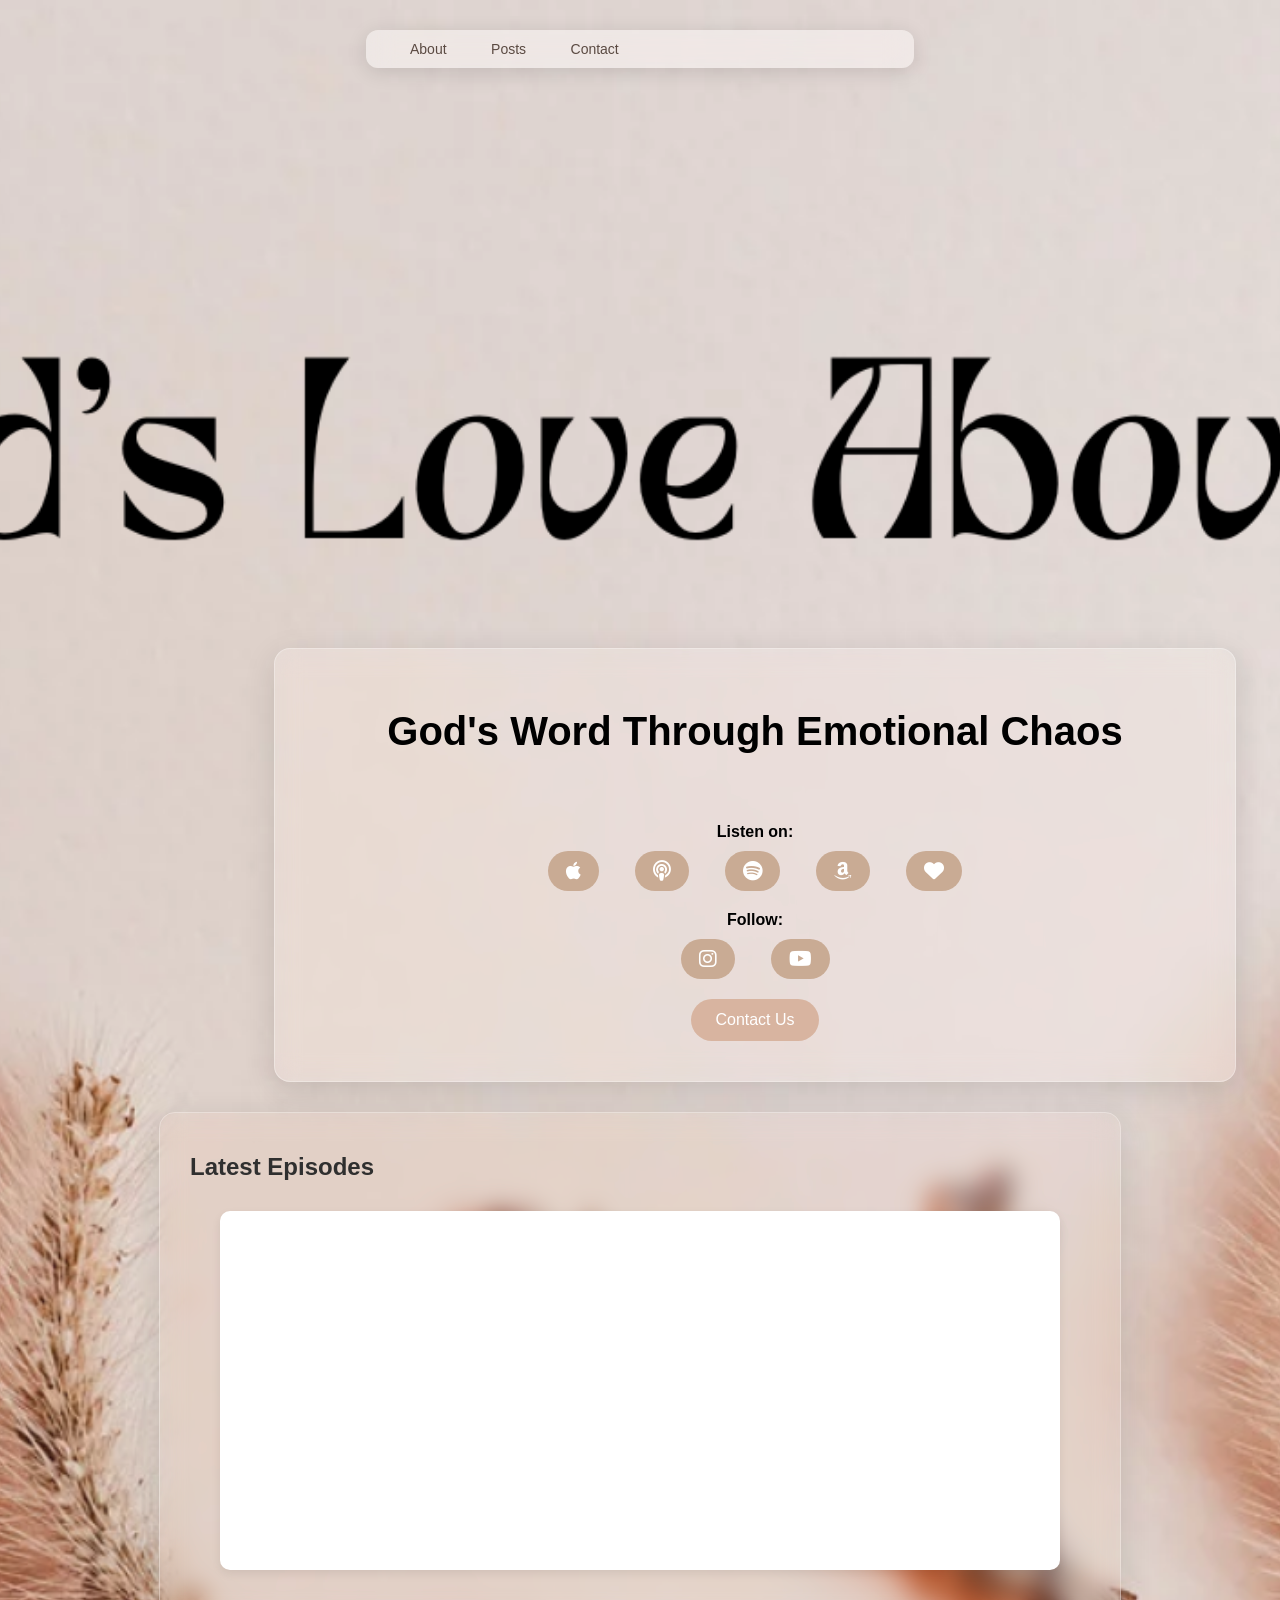
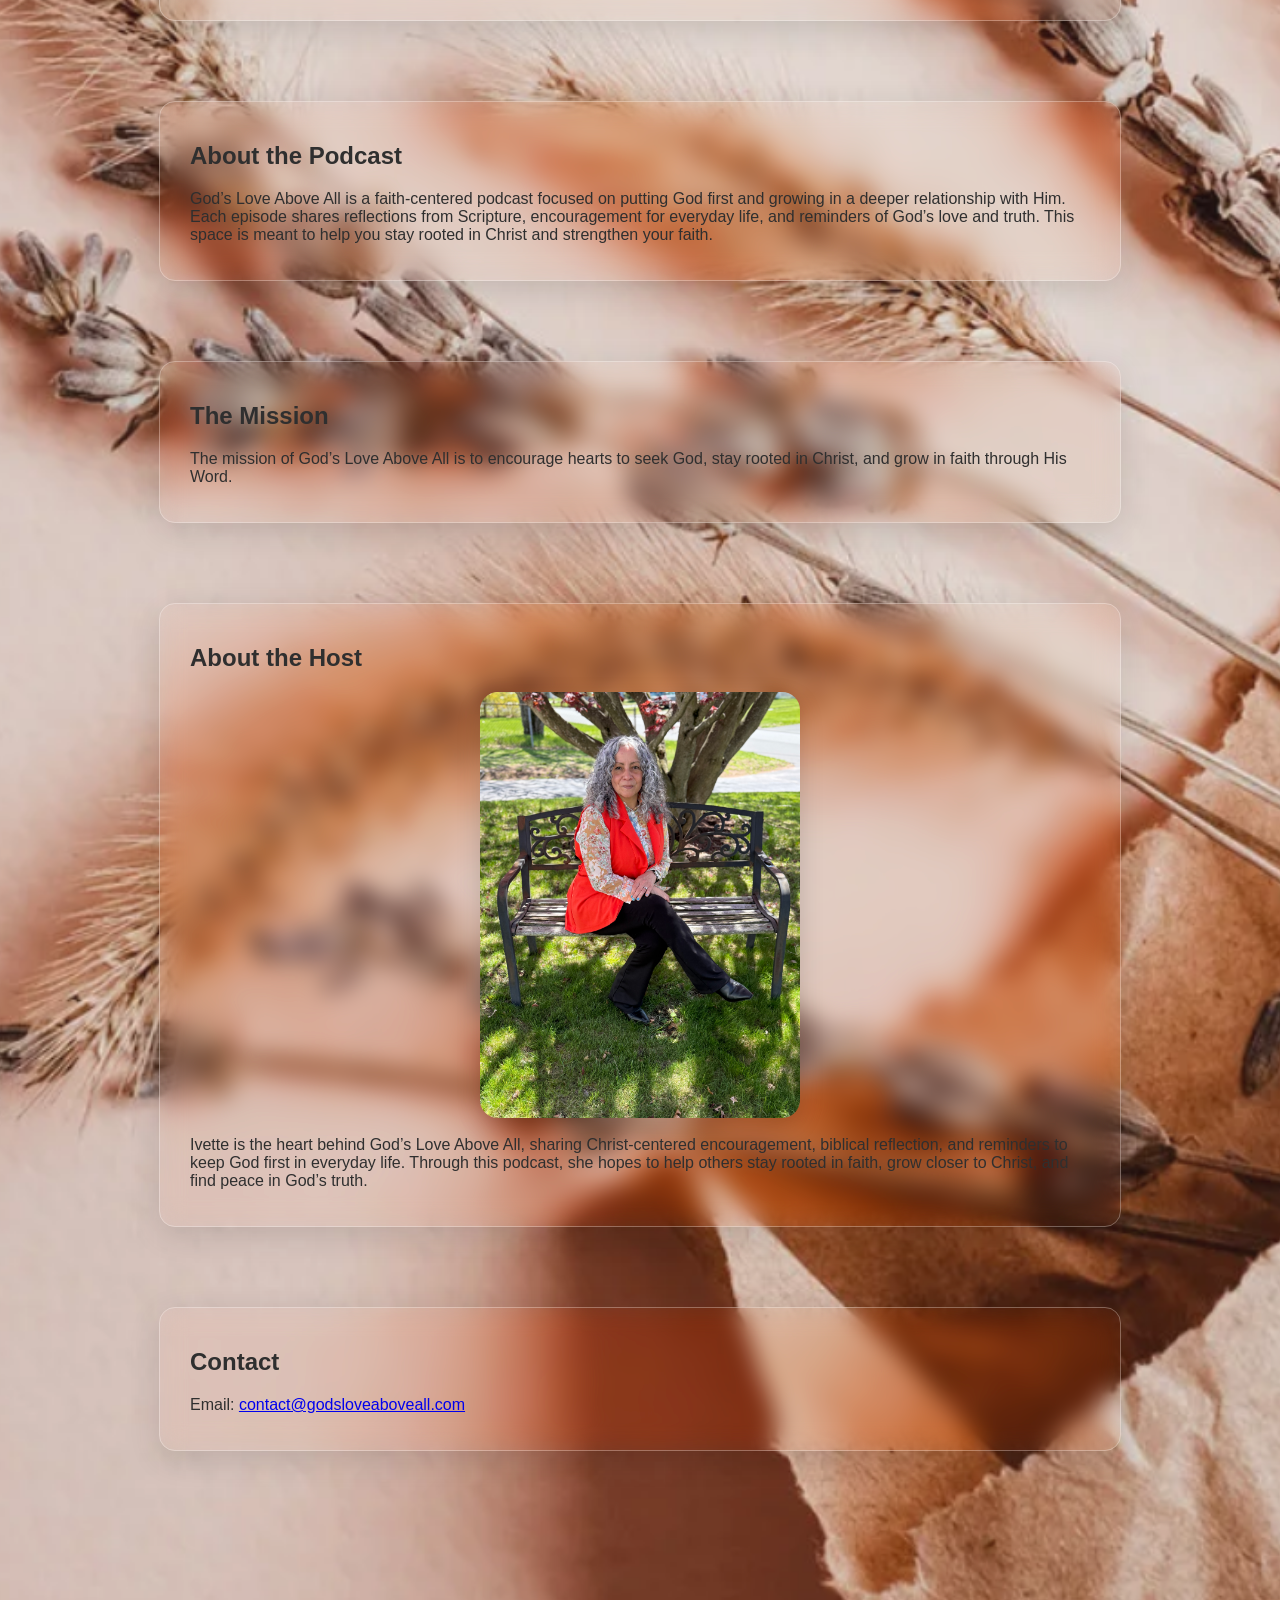
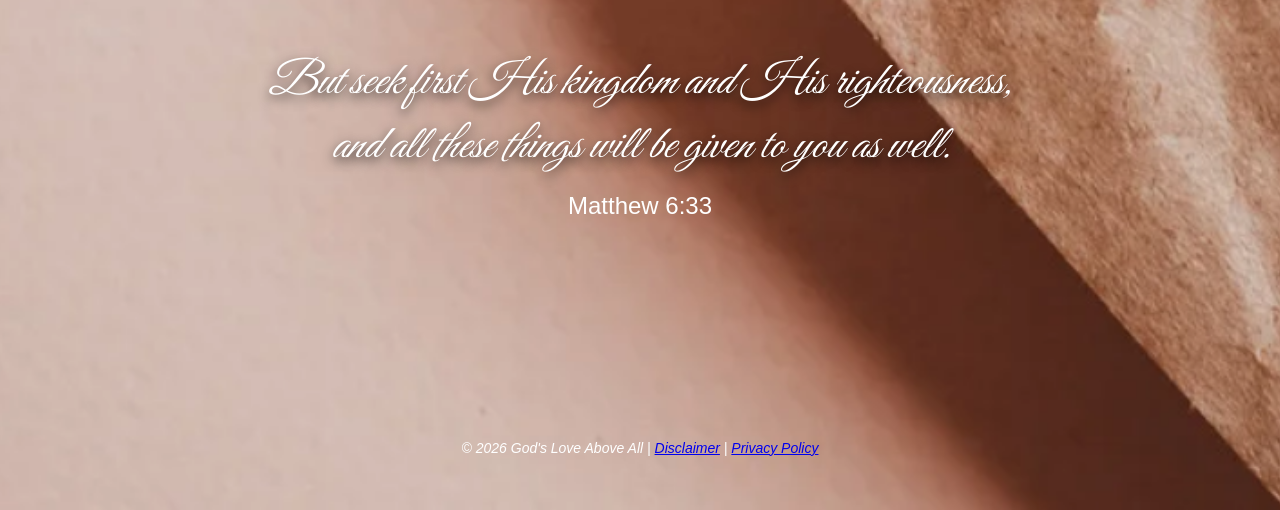
==== index.html @ 1bd36c10 "Add YouTube social icon and update follow section Added YouTube link to the Follow section and adjus" ====
<!DOCTYPE html>
<html lang="en">
<head>
  <!-- Google tag (gtag.js) -->
<script async src="https://www.googletagmanager.com/gtag/js?id=G-HRJC5FQG7M"></script>
<script>
  window.dataLayer = window.dataLayer || [];
  function gtag(){dataLayer.push(arguments);}
  gtag('js', new Date());

  gtag('config', 'G-HRJC5FQG7M');
</script>
<meta charset="UTF-8">
<meta name="viewport" content="width=device-width, initial-scale=1.0">
<title>God's Love Above All</title>
<link rel="stylesheet" href="style.css">
<link rel="stylesheet" href="https://cdnjs.cloudflare.com/ajax/libs/font-awesome/6.5.0/css/all.min.css">
<link href="https://fonts.googleapis.com/css2?family=Great+Vibes&display=swap" rel="stylesheet">
</head>

<body>

    <header>

        <div class="logo-area">
        </div>
        
        <nav>
        <a href="#about">About</a>
        <a href="index.html#episodes-section">Posts</a>                        <a href="mailto:contact@godsloveaboveall.com">Contact</a>        </nav>
        
        </header>

        <div class="top-two-sections"> 
          <section id="devotionals">
            <h2><a href="devotionals.html">Devotionals &amp; Resources</a></h2>
            <p>Download the free devotional to help you reflect, reset, and take one step forward.</p>
                              </section>
    <section class="hero">   
                  <h2>God's Word Through Emotional Chaos</h2>
            <div class="listen-on">

                <p>Listen on:</p>
              
                <div class="platform-icons">

                    <a href="https://podcasts.apple.com/us/podcast/gods-love-above-all/id1883376237" target="_blank">
                        <i class="fa-brands fa-apple"></i>
                      </a>
                    
                    <a href="https://hellofw5.podbean.com/e/trailergods-love-above-all/" target="_blank">
                        <i class="fa-solid fa-podcast"></i>
                      </a>
                    
                    <a href="https://open.spotify.com/show/4cwq4dIFo6fKn4jEsIoV0Q" target="_blank">
                    <i class="fa-brands fa-spotify"></i>
                    <a href="https://music.amazon.com/podcasts/1dc043ef-85d8-442a-a1b0-2720efad68a0/god’s-love-above-all" target="_blank">
                      <i class="fa-brands fa-amazon"></i>
                  </a>
                  
                  <a href="https://www.iheart.com/podcast/1333-gods-love-above-all-326043954/" target="_blank">
                      <i class="fa-solid fa-heart"></i>
                  </a>
                    </div>
                    
              
                <p class="follow-text">Follow:</p>
              
                <div class="social-icons">
                    <a href="https://www.instagram.com/godsloveaboveall_/" target="_blank">
                        <i class="fa-brands fa-instagram"></i>
                        </a>              
                        <a href="https://www.youtube.com/@GodsLoveAboveAll-f8w" target="_blank">
                          <div>
                            <i class="fa-brands fa-youtube"></i>                          
                          </div>
                        </a>
                      </div>
                        <a href="mailto:contact@godsloveaboveall.com" class="contact-button">Contact Us</a>            
            </section>
          </section>


          
        </section>
      </div>
      <section id="episodes-section">
                              <h2>Latest Episodes</h2>
            
                    <div class="podcast-player">
                        <iframe title="God’s Love Above All"
                          allowtransparency="true"
                          height="315"
                          width="100%"
                          style="border: none; min-width: min(100%, 430px); height:315px;"
                          scrolling="no"
                          data-name="pb-iframe-player"
                          src="https://www.podbean.com/player-v2/?i=mju8r-14e6047-pbblog-playlist&share=1&download=1&fonts=Arial&skin=1&font-color=auto&rtl=0&logo_link=episode_page&btn-skin=7&size=315"
                          loading="lazy"
                          allowfullscreen="">
                        </iframe>
                      </div>
            
            </section>
<section id="about">
<h2>About the Podcast </h2>
<p>
     God’s Love Above All is a faith-centered podcast focused on putting God first and growing in a deeper relationship with Him. Each episode shares reflections from Scripture, encouragement for everyday life, and reminders of God’s love and truth. This space is meant to help you stay rooted in Christ and strengthen your faith.
</p>
</section>







<section id="mission">
    <h2>The Mission</h2>
    <p>The mission of God’s Love Above All is to encourage hearts to seek God, stay rooted in Christ, and grow in faith through His Word.</p>
    </section>
<section id="host">
    <h2>About the Host</h2>
    <img src="host-photo.jpg" alt="Photo of the host" class="host-photo">
    <p>Ivette is the heart behind God’s Love Above All, sharing Christ-centered encouragement, biblical reflection, and reminders to keep God first in everyday life. Through this podcast, she hopes to help others stay rooted in faith, grow closer to Christ, and find peace in God’s truth.</p>
  </section>



  

  <section id="contact">
<h2>Contact</h2>
<p>Email: <a href="mailto:contact@godsloveaboveall.com">contact@godsloveaboveall.com</a></p>
</section>

<footer>
</footer>
<div class="footer-verse">
  <p class="verse">
      But seek first His kingdom and His righteousness, and all these things will be given to you as well.
  </p>
  <p class="verse-ref">Matthew 6:33</p>
  <p class="footer-copy" style="margin-top: 180px;">© 2026 God's Love Above All | <a href="disclaimer.html">Disclaimer</a> | <a href="privacy.html">Privacy Policy</a></p>
---- style.css ----
html {
    scroll-behavior: smooth;
    }body{
    font-family: Arial, sans-serif;
    margin:0;
    background: url("background.jpeg") no-repeat center top;
    background-size: cover;
    justify-content: space-between;
align-items:center;
padding:20px 40px;
}
    
    header h1{
    font-weight:500;
    } 
    header {
      position: sticky;
      top: 0;
      z-index: 1000;
  
      padding: 10px 24px;  
      width: 100%;
max-width: 500px;
margin: 10px auto;
      background: rgba(255, 255, 255, 0.45);
      box-shadow: 0 4px 20px rgba(0,0,0,0.12);      
      backdrop-filter: blur(14px) saturate(140%);

      border-radius:12px;
      left: 50%;
      transform:translateX(-50%);
      -webkit-backdrop-filter: blur(14px) saturate(140%);
  
      


}  }
  }
  
}
nav {
  display: flex;
  justify-content: center;
  align-items: center;
}
nav a {
  margin: 0 20px;
  font-size: 14px;   /* ADD THIS LINE */
  font-weight: 500;
  text-decoration: none;
  color: #5a4a42;
      position: relative;
      transition: all 0.3s ease;  }
  
  /* underline animation */
  nav a::after {
      content: "";
      position: absolute;
      left: 0;
      bottom: -4px;
      width: 0%;
      height: 2px;
      background: #a98f78;
      transition: width 0.3s ease;
  }
  
  nav a:hover {
    color: #000;
    transform: translateY(-2px);
}
  
  nav a:hover::after {
      width: 100%;
  }
    
    .hero {
      margin-top: 700px;
      position: relative;
      top: 0;
      background: rgba(255, 255, 255, 0.22);
      backdrop-filter: blur(12px) saturate(140%);
      -webkit-backdrop-filter: blur(12px) saturate(140%);
      border: 1px solid rgba(255, 255, 255, 0.3);
      border-radius: 16px;      display: flex;
      flex-direction: column;
      justify-content: flex-start;
      align-items: flex-start;
      text-align: left;
      padding: 20px 20px 40px;
      color: black;
        }
      
      .verse-ref {
        font-size: 50px;
        margin-bottom: 20px;
        color: #8a7a72;
      }
    .hero h2{
    font-size:40px;
    margin-top: 40px;
    }
    
    .hero .contact-button{
        margin-top:20px;
        padding:12px 24px;
        background:#d8b4a0;
        color:white;
        border-radius:25px;
        text-decoration:none;
        display:inline-block;
        }
    
        section {
          padding: 20px 30px;
          max-width: 900px;
          margin: auto;
          color: #2f2f2f;
      background: transparent;
          border-top: 1px solid rgba(255,255,255,0.6);          
          backdrop-filter: blur(12px) saturate(140%);
          -webkit-backdrop-filter: blur(12px) saturate(140%);
      
          border-radius: 16px;
          border: 1px solid rgba(255, 255, 255, 0.3);
      
          box-shadow: 0 8px 32px rgba(0,0,0,0.12);
      
          transition: all 0.3s ease;
      }
      #devotionals {
        background: transparent;
        border: none;
        box-shadow: none;
        backdrop-filter: none;
        -webkit-backdrop-filter: none;
      }
      #devotionals {
        background: transparent;
      }
      
      section:hover {
          transform: translateY(-5px) scale(1.01);
          background: rgba(255, 255, 255, 0.45);
          box-shadow: 0 12px 40px rgba(0,0,0,0.18);
      }
      }
      
      section:hover {
          transform: translateY(-4px);
          box-shadow: 0 10px 25px rgba(0,0,0,0.15);
          background: rgba(255, 255, 255, 0.68);
      }
      }
    
    .card{
      background: rgba(255, 255, 255, 0.7);    padding:20px;
    margin:20px 0;
    border-radius:10px;
    }
    
    .footer-verse {
      text-align: center;
      padding: 120px 20px 60px;
    
      color: #2f2f2f;        /* softer dark */
      font-size: 22px;
      font-style: italic;
    
      max-width: 800px;
      margin: 0 auto;
    }
  
    .logo-area{
        display:flex;
        align-items:center;
        gap:10px;
        }
        
        .logo-area img{
            width:220px;
            height:auto;
            object-fit:contain;
            }
            .listen-links{
                margin-top:20px;
                }
                
                .listen-links a{
                display:inline-block;
                margin:10px;
                padding:10px 18px;
                background:#d8b4a0;
                color:white;
                text-decoration:none;
                border-radius:20px;
                font-size:14px;
                }
                .podcast-player{
                    max-width:800px;
                    margin:30px auto;
                }
                #episodes{
                    text-align:center;
                    padding:60px 20px;
                }
                
                .podcast-player{
                    max-width:800px;
                    margin:30px auto;
                }
                #episodes{
                    text-align:center;
                    padding:60px 20px;
                }
                
                .podcast-player{
                    max-width:800px;
                    margin:30px auto;
                }
                .listen-on{
                    text-align:center;
                    margin-top:20px;
                }
                
                .listen-on p{
                    font-weight:600;
                    margin-bottom:10px;
                }
                
                .platform-icons{
                    display:flex;
                    justify-content:center;
                    gap:20px;
                }
                
                .platform-icons a{
                    background:#c9ab94;
                    color:white;
                    padding:10px 18px;
                    border-radius:25px;
                    text-decoration:none;
                    font-size:14px;
                }
                
                .platform-icons a:hover{
                    opacity:0.8;
                }
                
                .follow-text{
                    margin-top:20px;
                }
                
                .social-icons{
                    display:flex;
                    justify-content:center;
                    gap:20px;
                }
                
                .social-icons a{
                    background:#c9ab94;
                    color:white;
                    padding:10px 18px;
                    border-radius:25px;
                    text-decoration:none;
                    font-size:14px;
                }
                .platform-icons i,
.social-icons i {
font-size: 20px;
}
.platform-icons a,
.social-icons a {
margin: 0 8px;
}
.platform-icons a:hover {
  transform: scale(1.15);
  box-shadow: 0 6px 15px rgba(0,0,0,0.2);
}

/* Apple */
.platform-icons a:nth-child(1):hover {
  background: #000;
}

/* Podcast */
.platform-icons a:nth-child(2):hover {
  background: #ff6600;
}
.social-icons a:nth-child(2):hover {
  background: #ff0000;
}

/* Spotify */
.platform-icons a:nth-child(3):hover {
  background: #1db954;
}

/* Amazon */
.platform-icons a:nth-child(4):hover {
  background: #ff9900;
}

/* iHeart */
.platform-icons a:nth-child(5):hover {
  background: #e60023;
}
}
.contact-button:hover {
    transform: scale(1.05);
    transition: 0.2s;
    }
    #episodes {
        padding: 60px 20px;
        text-align: center;
        }
        
        .podcast-player {
        max-width: 800px;
        margin: 30px auto;
        }
        .podcast-player {
            background: white;
            padding: 20px;
            border-radius: 10px;
            box-shadow: 0 4px 10px rgba(0,0,0,0.08);
            }
            nav a:hover {
              color: #2f2f2f;
              text-decoration: underline;
          }
          
          .social-icons a:hover {
              transform: scale(1.15);
              box-shadow: 0 6px 15px rgba(0,0,0,0.2);
              background: #E1306C;
          }
          
          .contact-button:hover {
              transform: scale(1.05);
              background: #a98f78;
              box-shadow: 0 6px 15px rgba(0,0,0,0.2);
          }
#about h3 {
    margin-top: 30px;
  }
  #about p + h2 {
    margin-top: 35px;
  }
  #about h3 {
    margin-top: 40px;
    margin-bottom: 20px;
  }
  section {
    margin-bottom: 80px;
  }
  .hero * {
    text-align: center;
    margin-left: auto;
    margin-right: auto;
  }
   
    
    .verse-box {
      position: absolute;
      top: 15px;
      left: 50%;
      transform: translateX(-50%);
      text-align: center;
      width: 80%;
      max-width: 900px;
  
      background: rgba(0, 0, 0, 0.35);
      padding: 20px;
      border-radius: 12px;
      backdrop-filter: blur(4px);
  }
  
  footer-verse {
    text-align: center;
    padding: 40px 20px;
}

.verse {
  font-style: italic;
  font-family: 'Great Vibes', cursive;
  font-size: 46px;
  line-height: 1.4;
  max-width: 800px;
  margin: 0 auto;
  text-align: center;
  color: white;
  text-shadow: 0 4px 12px rgba(0,0,0,0.8);}  .verse-ref {
  margin-top: 12px;
  font-size: 24px;
  color: white;
  font-weight: 500;
  text-align: center;
  font-style: normal !important;}
  
  .footer-copy {
    position: relative;
    top: 40px;    font-size: 14px;
    color: white;
        text-align: center;
}
}
.platform-icons a {
  display: inline-block;
  margin: 10px;
  padding: 12px;
  background: #bfa68e;
  color: white;
  border-radius: 50%;
  transition: all 0.3s ease;
}

.platform-icons a:hover {
  transform: scale(1.15);
  background: #a98f78;
  box-shadow: 0 6px 15px rgba(0,0,0,0.2);
}
.hero {
  opacity: 0;
  transform: translateY(30px);
  animation: fadeInUp 1.2s ease-out forwards;}

@keyframes fadeInUp {
  to {
      opacity: 1;
      transform: translateY(0);
  }
}
.fade-in {
  opacity: 0;
  transform: translateY(30px);
  transition: all 0.8s ease;
}

.fade-in.show {
  opacity: 1;
  transform: translateY(0);
}
.verse-box {
  opacity: 0;
  transform: translate(-50%, 20px);
  animation: fadeVerse 1.5s ease-out forwards;
}

@keyframes fadeVerse {
  to {
      opacity: 1;
      transform: translate(-50%, 0);
  }
}
@media (max-width: 768px) {
  body {
    padding: 12px;
  }

  header {
    max-width: 260px;
    padding: 8px 16px;
  }

  .hero {
    margin-top: 120px;
    padding: 24px 20px;
  }

  .hero h1,
  .hero-title,
  h1 {
    font-size: 56px;
    line-height: 1;
  }

  section {
    padding: 18px 16px;
  }
}
.iheart-icon {
  background: transparent !important;
  padding: 0 !important;
  border-radius: 0 !important;
  width: auto !important;
  height: auto !important;
}
.iheart-icon img {
  width: 20px !important;
  height: 20px !important;
  display: block !important;
}
#prayer {
  text-align: center;
  padding: 70px 35px;
}

#prayer h2 {
  font-size: 32px;
  margin-bottom: 10px;
}

#prayer p {
  font-size: 18px;
  margin-bottom: 20px;
}

#prayer a {
  display: inline-block;
  text-decoration: none;
  padding: 12px 22px;
  border-radius: 8px;
  background-color: #b86b43;
  color: white;
  font-weight: bold;
}
#prayer a {
  display: inline-block;
  text-decoration: none;
  padding: 12px 22px;
  border-radius: 8px;
  background-color: #b86b43;
  color: white;
  font-weight: bold;
  transition: 0.3s ease;
}

#prayer a:hover {
  background-color: #6f341a;
}
  #prayer .prayer-disclaimer,
#prayer .prayer-note {
  font-size: 15px;
  line-height: 1.6;
  max-width: 700px;
  margin: 18px auto 0;
}

#prayer .prayer-note {
  margin-top: 18px;
}

#prayer a {
  display: inline-block;
  margin-top: 22px;
}
#privacy-link-box {
  max-width: 900px;
  margin: 30px auto;
  padding: 30px;
  text-align: center;
  background: rgba(255, 255, 255, 0.35);
  backdrop-filter: blur(10px);
  border: 1px solid rgba(255, 255, 255, 0.4);
  border-radius: 18px;
}

#privacy-link-box h2 {
  margin-bottom: 12px;
}

#privacy-link-box p {
  margin-bottom: 18px;
}

#privacy-link-box a {
  display: inline-block;
  text-decoration: none;
  padding: 12px 22px;
  border-radius: 8px;
  background-color: #b86b43;
  color: white;
  font-weight: bold;
}

#privacy-link-box a:hover {
  background-color: #6f341a;
}

#privacy-link-box {
  position: relative;
  overflow: hidden;
  max-width: 900px;
  margin: 30px auto;
  padding: 30px;
  text-align: center;
  background: rgba(255, 255, 255, 0.35);
  backdrop-filter: blur(10px);
  border: 1px solid rgba(255, 255, 255, 0.4);
  border-radius: 18px;
  box-shadow: 0 10px 25px rgba(0, 0, 0, 0.08);
  transition: transform 0.25s ease, box-shadow 0.25s ease;
}

#privacy-link-box:hover {
  transform: translateY(-3px);
  box-shadow: 0 16px 35px rgba(0, 0, 0, 0.14);
}

#privacy-link-box h2 {
  margin-bottom: 12px;
}

#privacy-link-box p {
  margin-bottom: 18px;
}

#privacy-link-box a {
  display: inline-block;
  text-decoration: none;
  padding: 12px 22px;
  border-radius: 8px;
  background-color: #b86b43;
  color: white;
  font-weight: bold;
  position: relative;
  z-index: 2;
}

#privacy-link-box a:hover {
  background-color: #6f341a;
}

#privacy-link-box::before,
#privacy-link-box::after {
  content: "";
  position: absolute;
  inset: 0;
  pointer-events: none;
  opacity: 0;
}

#privacy-link-box::before {
  inset: -2px;
  border-radius: 18px;
  background:
    repeating-linear-gradient(
      90deg,
      rgba(255,255,255,0.95) 0 70px,
      transparent 70px 140px
    ) top / 280px 3px repeat-x,
    repeating-linear-gradient(
      180deg,
      rgba(255,255,255,0.95) 0 70px,
      transparent 70px 140px
    ) right / 3px 280px repeat-y,
    repeating-linear-gradient(
      270deg,
      rgba(255,255,255,0.95) 0 70px,
      transparent 70px 140px
    ) bottom / 280px 3px repeat-x,
    repeating-linear-gradient(
      360deg,
      rgba(255,255,255,0.95) 0 70px,
      transparent 70px 140px
    ) left / 3px 280px repeat-y;
}

#privacy-link-box::after {
  inset: 10px;
  border-radius: 14px;
  background:
    repeating-linear-gradient(
      90deg,
      rgba(255,255,255,0.75) 0 70px,
      transparent 70px 140px
    ) top / 280px 2px repeat-x,
    repeating-linear-gradient(
      180deg,
      rgba(255,255,255,0.75) 0 70px,
      transparent 70px 140px
    ) right / 2px 280px repeat-y,
    repeating-linear-gradient(
      270deg,
      rgba(255,255,255,0.75) 0 70px,
      transparent 70px 140px
    ) bottom / 280px 2px repeat-x,
    repeating-linear-gradient(
      360deg,
      rgba(255,255,255,0.75) 0 70px,
      transparent 70px 140px
    ) left / 2px 280px repeat-y;
}

#privacy-link-box:hover::before,
#privacy-link-box:hover::after {
  opacity: 1;
}

#privacy-link-box:hover::before {
  animation: dashFlow 4s linear infinite;
}

#privacy-link-box:hover::after {
  animation: dashFlow 4s linear infinite;
}

@keyframes dashFlow {
  0% {
    background-position:
      0 0,
      100% 0,
      0 100%,
      0 0;
  }
  100% {
    background-position:
      280px 0,
      100% 280px,
      -280px 100%,
      0 -280px;
  }
}

#devotionals h3 {
  margin-top: 10px;
  margin-bottom: 12px;
  font-size: 24px;
}

#devotionals p {
  margin-bottom: 14px;
}

#devotionals a {
  font-weight: bold;
}

.top-two-sections {
  display: grid;
  grid-template-columns: 330px 920px;
    column-gap: 24px;
  align-items: stretch;
  justify-content: start;
    max-width: 1400px;
margin: 580px auto 30px;     
   padding: 0 20px;
}

.top-two-sections #devotionals {
  width: 320px;
  max-width: 320px;
  margin: 99px 0 0 0;
        position: relative;
  left: -500px;
  z-index: 2;
  min-height: 200px;
}

.top-two-sections .hero {
  width: 100%;
  max-width: 980px;
  margin: 0;
  justify-self: start;
  position: relative;
left: -140px;
}
.devotional-links-section {
  max-width: 900px;
  margin: 120px auto 80px;
  text-align: center;
  padding: 0 20px;
}

.devotional-links-section h2 {
  font-size: 2rem;
  margin-bottom: 24px;
  color: #2f241f;
}

.devotional-links-card {
  background: rgba(255, 255, 255, 0.45);
  backdrop-filter: blur(8px);
  -webkit-backdrop-filter: blur(8px);
  border: 1px solid rgba(255, 255, 255, 0.35);
  border-radius: 20px;
  padding: 28px;
  display: flex;
  justify-content: center;
  gap: 18px;
  flex-wrap: wrap;
}

.devotional-links-card a {
  display: inline-block;
  background: #d6b8a3;
  color: white;
  text-decoration: none;
  padding: 12px 22px;
  border-radius: 999px;
  font-weight: 600;
  transition: transform 0.2s ease, opacity 0.2s ease;
}

.devotional-links-card a:hover {
  opacity: 0.9;
  transform: translateY(-2px);
}

#devotionals h2 a {
  color: #2f241f;
  text-decoration: none;
}

#devotionals h2 a:hover {
  text-decoration: underline;
}

.back-home-button {
  display: inline-block;
  margin-top: 22px;
  background: #d6b8a3;
  color: white;
  text-decoration: none;
  padding: 12px 22px;
  border-radius: 999px;
  font-weight: 600;
}

.back-home-button:hover {
  opacity: 0.9;
}

.devotionals-buttons {
  display: flex;
  flex-direction: column;
  gap: 14px;
  align-items: flex-start;
  margin-top: 18px;
}
.devotionals-buttons a {
  display: inline-block;
  background: #c79f84;
  color: white;
  text-decoration: none;
  padding: 14px 22px;
  border-radius: 999px;
  font-weight: 700;
  box-shadow: 0 8px 20px rgba(0, 0, 0, 0.12);
  transition: transform 0.2s ease, opacity 0.2s ease, box-shadow 0.2s ease;
}


.devotionals-buttons a:hover {
  opacity: 1;
  transform: translateY(-2px);
  box-shadow: 0 12px 24px rgba(0, 0, 0, 0.16);
}

.devotionals-page-content {
  display: flex;
  justify-content: center;
}

.devotionals-page-card {
  width: 100%;
  max-width: 900px;
  margin: 200px auto 0;
}

.host-photo {
  width: 100%;
  max-width: 320px;
  height: auto;
  display: block;
  margin: 14px auto 18px;
  border-radius: 18px;
  object-fit: cover;
  box-shadow: 0 8px 24px rgba(0, 0, 0, 0.16);
}
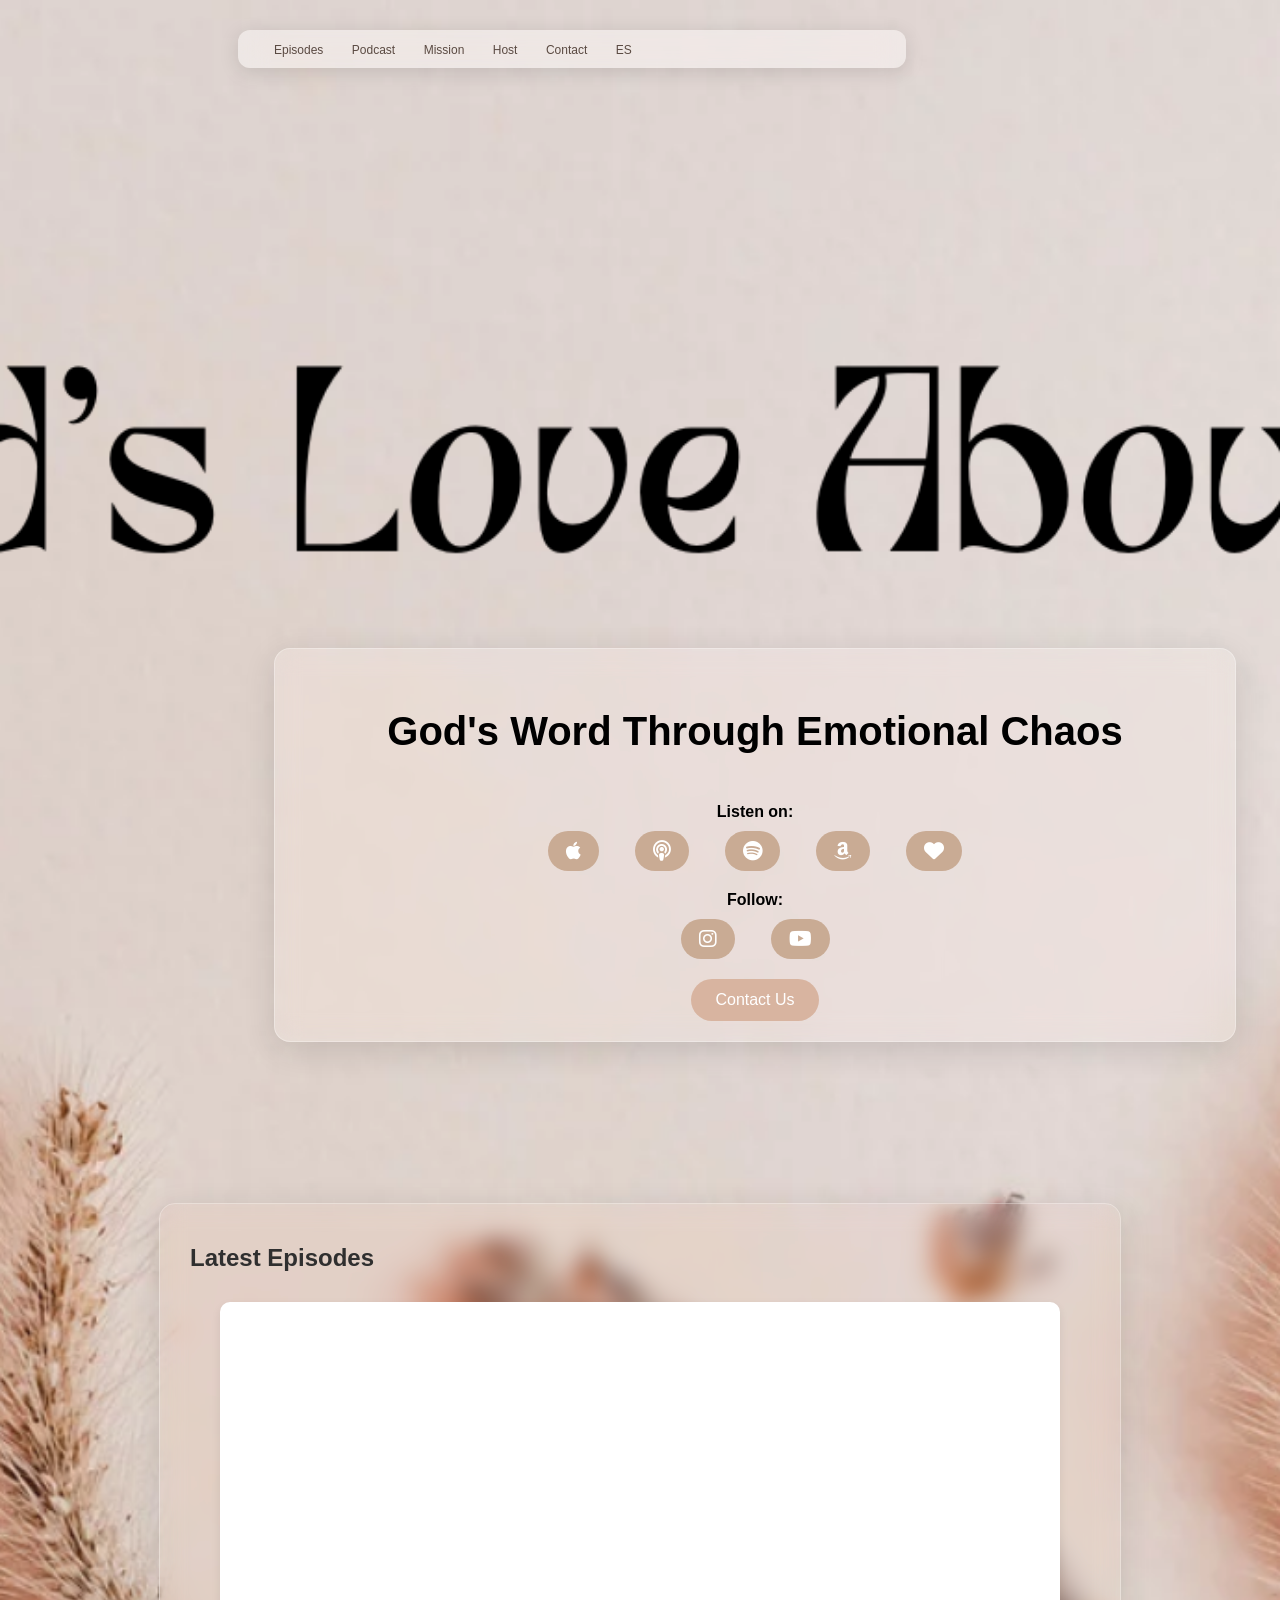
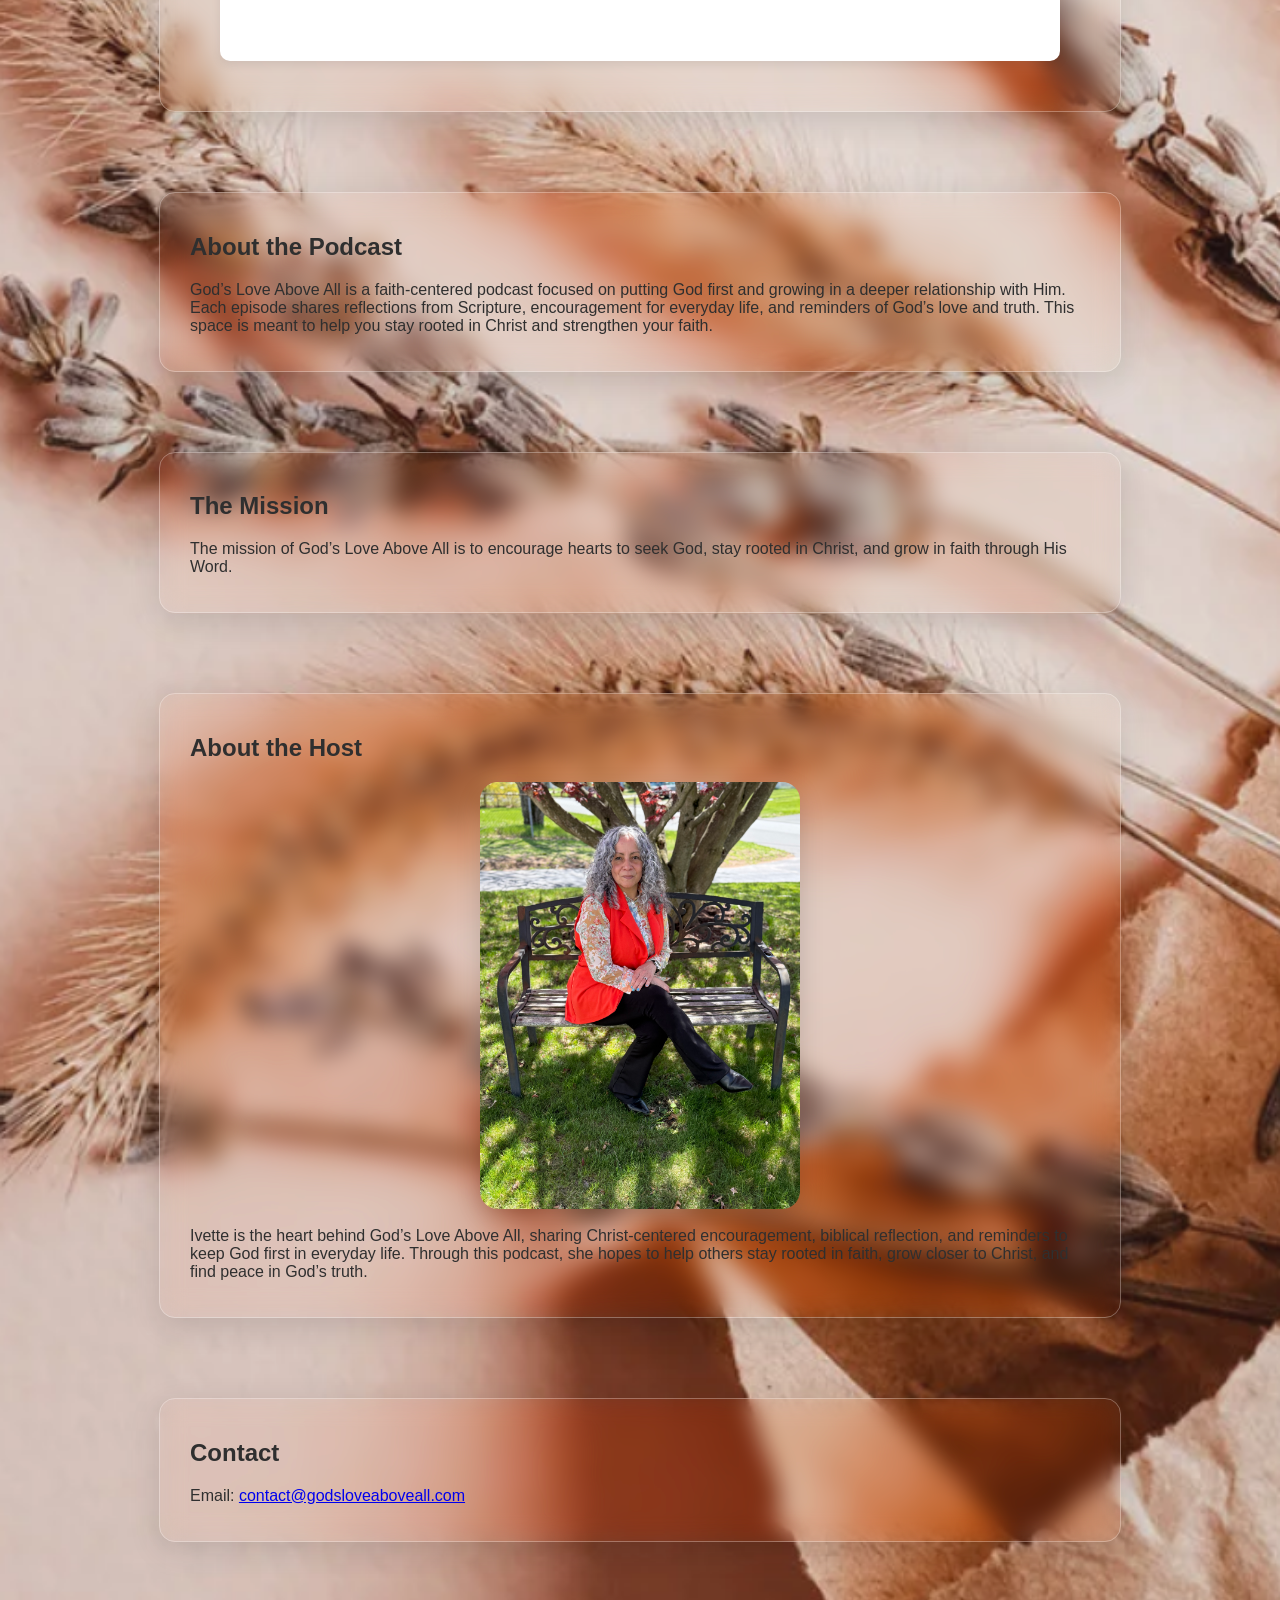
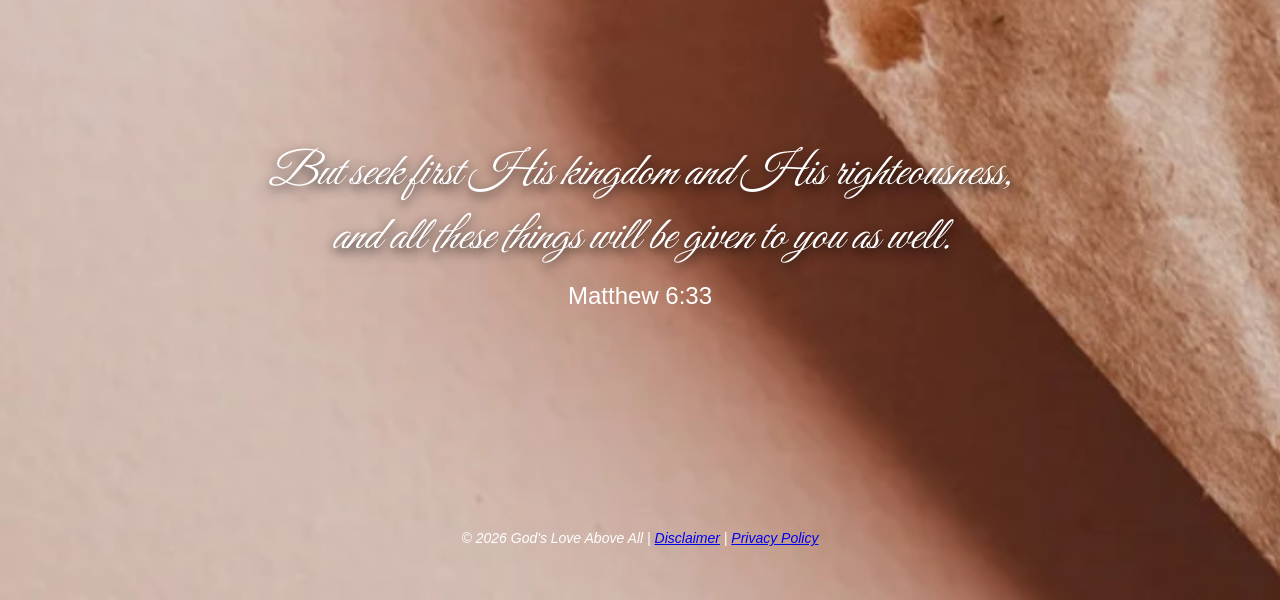
==== commit 7df26098: "Update newsletter page design and background images" ====
--- a/index.html
+++ b/index.html
@@ -26,8 +26,12 @@
         </div>
         
         <nav>
-        <a href="#about">About</a>
-        <a href="index.html#episodes-section">Posts</a>                        <a href="mailto:contact@godsloveaboveall.com">Contact</a>        </nav>
+          <a href="#episodes-section">Episodes</a>
+          <a href="#about">Podcast</a>
+          <a href="#mission">Mission</a>
+          <a href="#host">Host</a>
+          <a href="#contact">Contact</a>
+          <a href="es.html">ES</a>
         
         </header>
 
@@ -35,6 +39,11 @@
           <section id="devotionals">
             <h2><a href="devotionals.html">Devotionals &amp; Resources</a></h2>
             <p>Download the free devotional to help you reflect, reset, and take one step forward.</p>
+            <div class="newsletter-mini">
+              <h3>Join the Monthly Newsletter</h3>
+              <p>Encouragement, reflections, and resources to help you remain rooted in Christ and seek His presence daily.</p>
+              <a href="newsletter-page.html">Join the Newsletter →</a>
+            </div>
                               </section>
     <section class="hero">   
                   <h2>God's Word Through Emotional Chaos</h2>
--- a/style.css
+++ b/style.css
@@ -3,8 +3,7 @@
     }body{
     font-family: Arial, sans-serif;
     margin:0;
-    background: url("background.jpeg") no-repeat center top;
-    background-size: cover;
+    background: url("background.jpeg") no-repeat center top;    background-size: cover;
     justify-content: space-between;
 align-items:center;
 padding:20px 40px;
@@ -20,7 +19,7 @@
   
       padding: 10px 24px;  
       width: 100%;
-max-width: 500px;
+max-width: 620px;
 margin: 10px auto;
       background: rgba(255, 255, 255, 0.45);
       box-shadow: 0 4px 20px rgba(0,0,0,0.12);      
@@ -40,12 +39,13 @@
 }
 nav {
   display: flex;
+  flex-wrap: nowrap;  
   justify-content: center;
   align-items: center;
 }
 nav a {
-  margin: 0 20px;
-  font-size: 14px;   /* ADD THIS LINE */
+  margin: 4px 12px;  
+  font-size: 12px;   /* ADD THIS LINE */
   font-weight: 500;
   text-decoration: none;
   color: #5a4a42;
@@ -74,7 +74,8 @@
   }
     
     .hero {
-      margin-top: 700px;
+      margin-top: 600px;
+      height: fit-content;
       position: relative;
       top: 0;
       background: rgba(255, 255, 255, 0.22);
@@ -86,7 +87,7 @@
       justify-content: flex-start;
       align-items: flex-start;
       text-align: left;
-      padding: 20px 20px 40px;
+      padding: 20px;      
       color: black;
         }
       
@@ -210,8 +211,8 @@
                 }
                 #episodes{
                     text-align:center;
-                    padding:60px 20px;
-                }
+                    padding: 25px 20px;                
+                  }
                 
                 .podcast-player{
                     max-width:800px;
@@ -219,7 +220,7 @@
                 }
                 .listen-on{
                     text-align:center;
-                    margin-top:20px;
+                    margin-top:0px;
                 }
                 
                 .listen-on p{
@@ -463,7 +464,7 @@
   }
 
   .hero {
-    margin-top: 120px;
+    margin-top: 40px;
     padding: 24px 20px;
   }
 
@@ -867,4 +868,168 @@
   border-radius: 18px;
   object-fit: cover;
   box-shadow: 0 8px 24px rgba(0, 0, 0, 0.16);
+}
+
+.back-home {
+  display: inline-flex;
+  align-items: center;
+  gap: 8px;
+  padding: 8px 14px;
+  margin-bottom: 18px;
+  border-radius: 999px;
+  background: rgba(255, 255, 255, 0.55);
+  color: #7d5f6a;
+  font-size: 15px;
+  font-weight: 600;
+  letter-spacing: 0.2px;
+  text-decoration: none;
+  box-shadow: 0 4px 14px rgba(0, 0, 0, 0.08);
+  backdrop-filter: blur(10px);
+  -webkit-backdrop-filter: blur(10px);
+  transition: all 0.25s ease;
+}
+
+.back-home:hover {
+  transform: translateY(-1px);
+  background: rgba(255, 255, 255, 0.72);
+  box-shadow: 0 8px 18px rgba(0, 0, 0, 0.12);
+  color: #6f5260;
+  text-decoration: none;
+}
+
+.newsletter-mini {
+  margin-top: 200px;  
+  padding: 28px;
+  width: 260px;
+
+.newsletter-mini h3 {
+  font-size: 1.4rem;
+  margin-bottom: 12px;
+  color: #2d2d2d;
+}
+
+.newsletter-mini p {
+  font-size: 0.95rem;
+  line-height: 1.7;
+  margin-bottom: 14px;
+}
+
+.newsletter-mini a {
+  color: #8d5f3f;  
+  font-weight: 600;
+  text-decoration: none;
+  transition: 0.3s ease;
+}
+
+.newsletter-mini a:hover {
+  color: #8d5f3f;
+}
+
+.newsletter-page {
+  background: #f4eee8;
+  margin: 0;
+  padding: 30px 20px;
+  text-align: center;
+}
+
+.newsletter-page-content img {
+  max-width: 500px;
+  width: 100%;
+  border-radius: 12px;
+  box-shadow: 0 12px 30px rgba(0,0,0,0.15);
+}
+
+.back-home {
+  display: inline-block;
+  margin-bottom: 25px;
+  color: #8d5f3f;
+  text-decoration: none;
+  font-weight: 600;
+}
+.newsletter-page {
+  background: #f6f1ea;
+  min-height: 100vh;
+  padding: 40px 20px;
+  font-family: 'Georgia', serif;
+}
+
+.newsletter-signup-page {
+  max-width: 1100px;
+  margin: 0 auto;
+  background: #f8f4ee;
+  border-radius: 0;
+  overflow: hidden;
+  box-shadow: 0 10px 30px rgba(0,0,0,0.08);
+}
+
+.newsletter-hero {
+  display: grid;
+  grid-template-columns: 1.1fr 1fr;
+  align-items: center;
+  background: #f8f4ee;
+}
+
+.newsletter-hero-text {
+  padding: 80px 70px;
+}
+
+.script-text {
+  font-size: 72px;
+  font-family: cursive;
+  color: #4d5b3f;
+  margin-bottom: -10px;
+}
+
+.newsletter-signup-page h1 {
+  font-size: 92px;
+  line-height: 0.95;
+  color: #222;
+  margin-bottom: 30px;
+}
+
+.newsletter-intro {
+  font-size: 20px;
+  line-height: 1.8;
+  color: #444;
+  max-width: 500px;
+}
+
+.newsletter-hero-image img {
+  width: 100%;
+  height: 100%;
+  object-fit: cover;
+  display: block;
+}
+  margin: 20px auto;
+}
+
+.fake-newsletter-form input {
+  flex: 1;
+  padding: 16px;
+  border: 1px solid #888;
+}
+
+.fake-newsletter-form button {
+  padding: 16px 28px;
+  border: none;
+  background: #314631;
+  color: white;
+  cursor: pointer;
+}
+
+.newsletter-hero-image {
+  position: relative;
+  display: inline-block;
+}
+
+.image-join-button {
+  position: absolute;
+  bottom: 38px;
+  left: 50%;
+  transform: translateX(-50%);
+  width: 300px;
+  height: 70px;
+  background: transparent;
+  border: none;
+  cursor: pointer;
 }
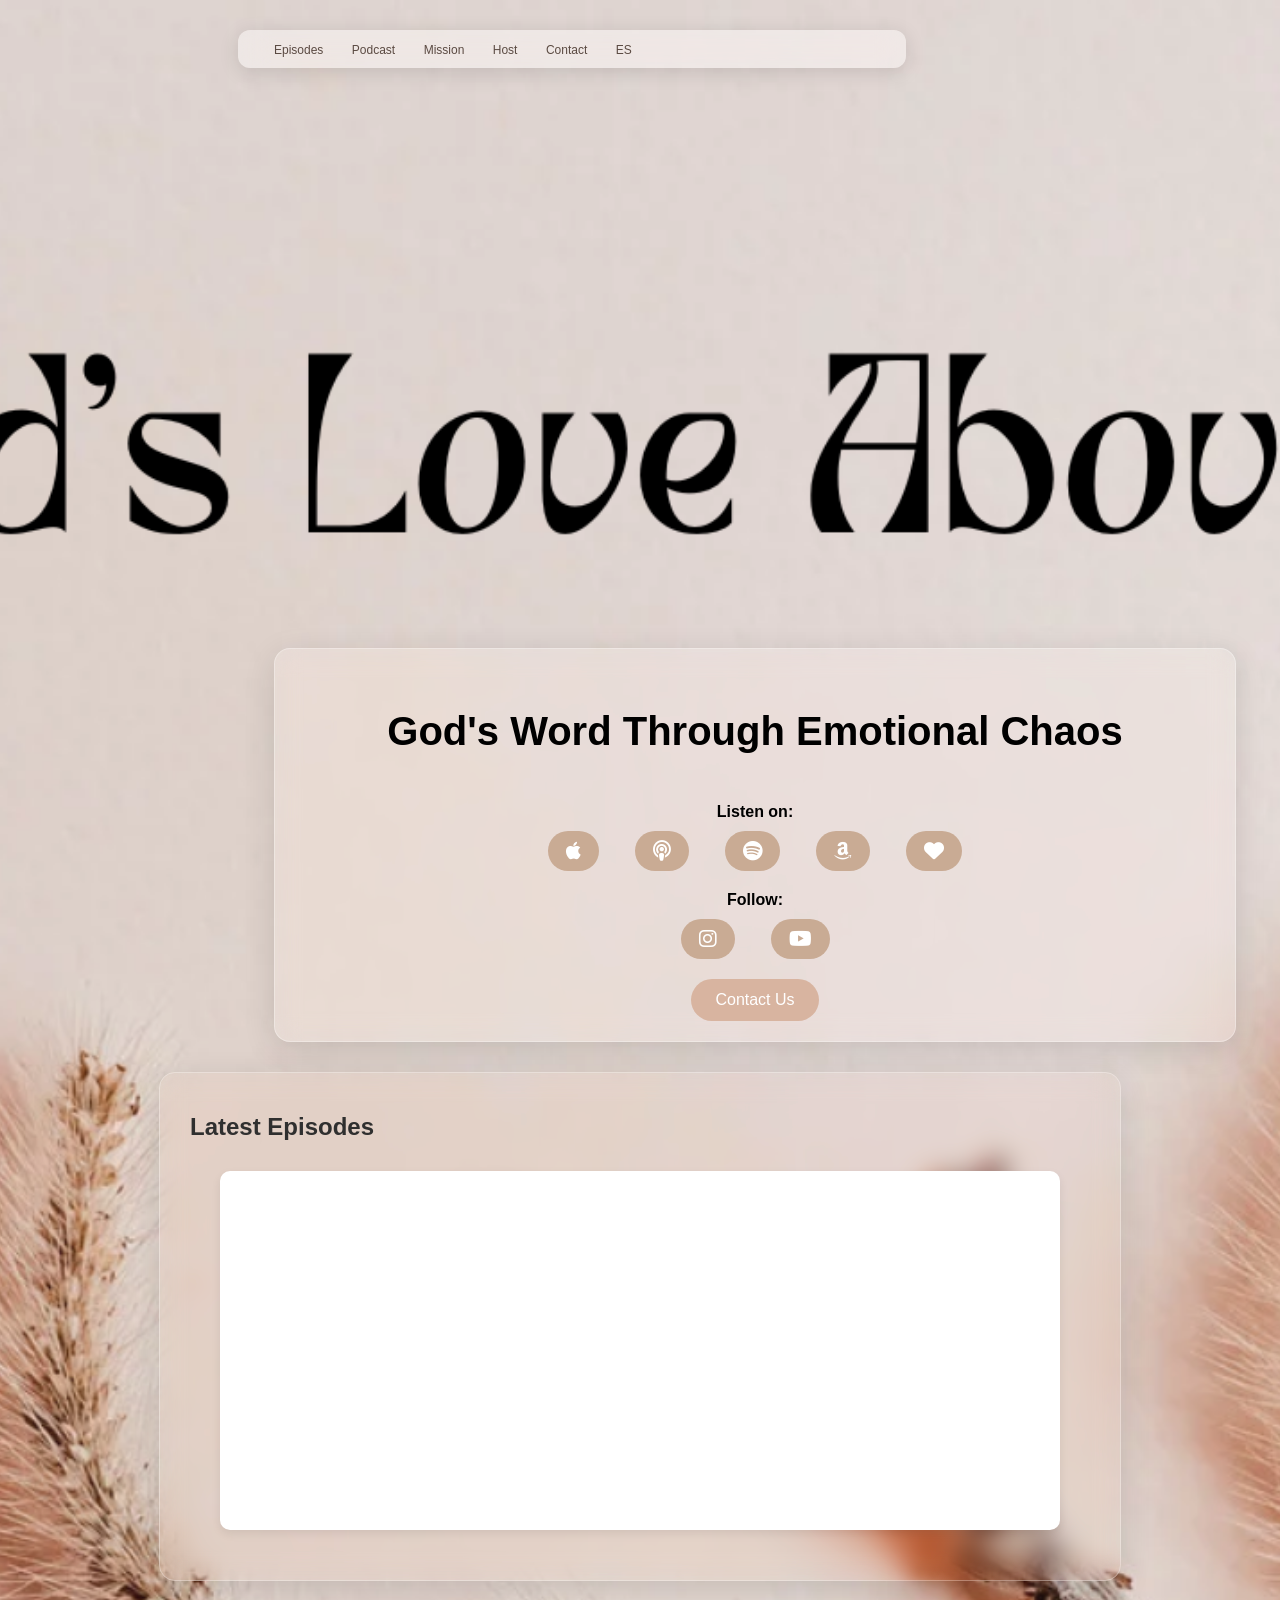
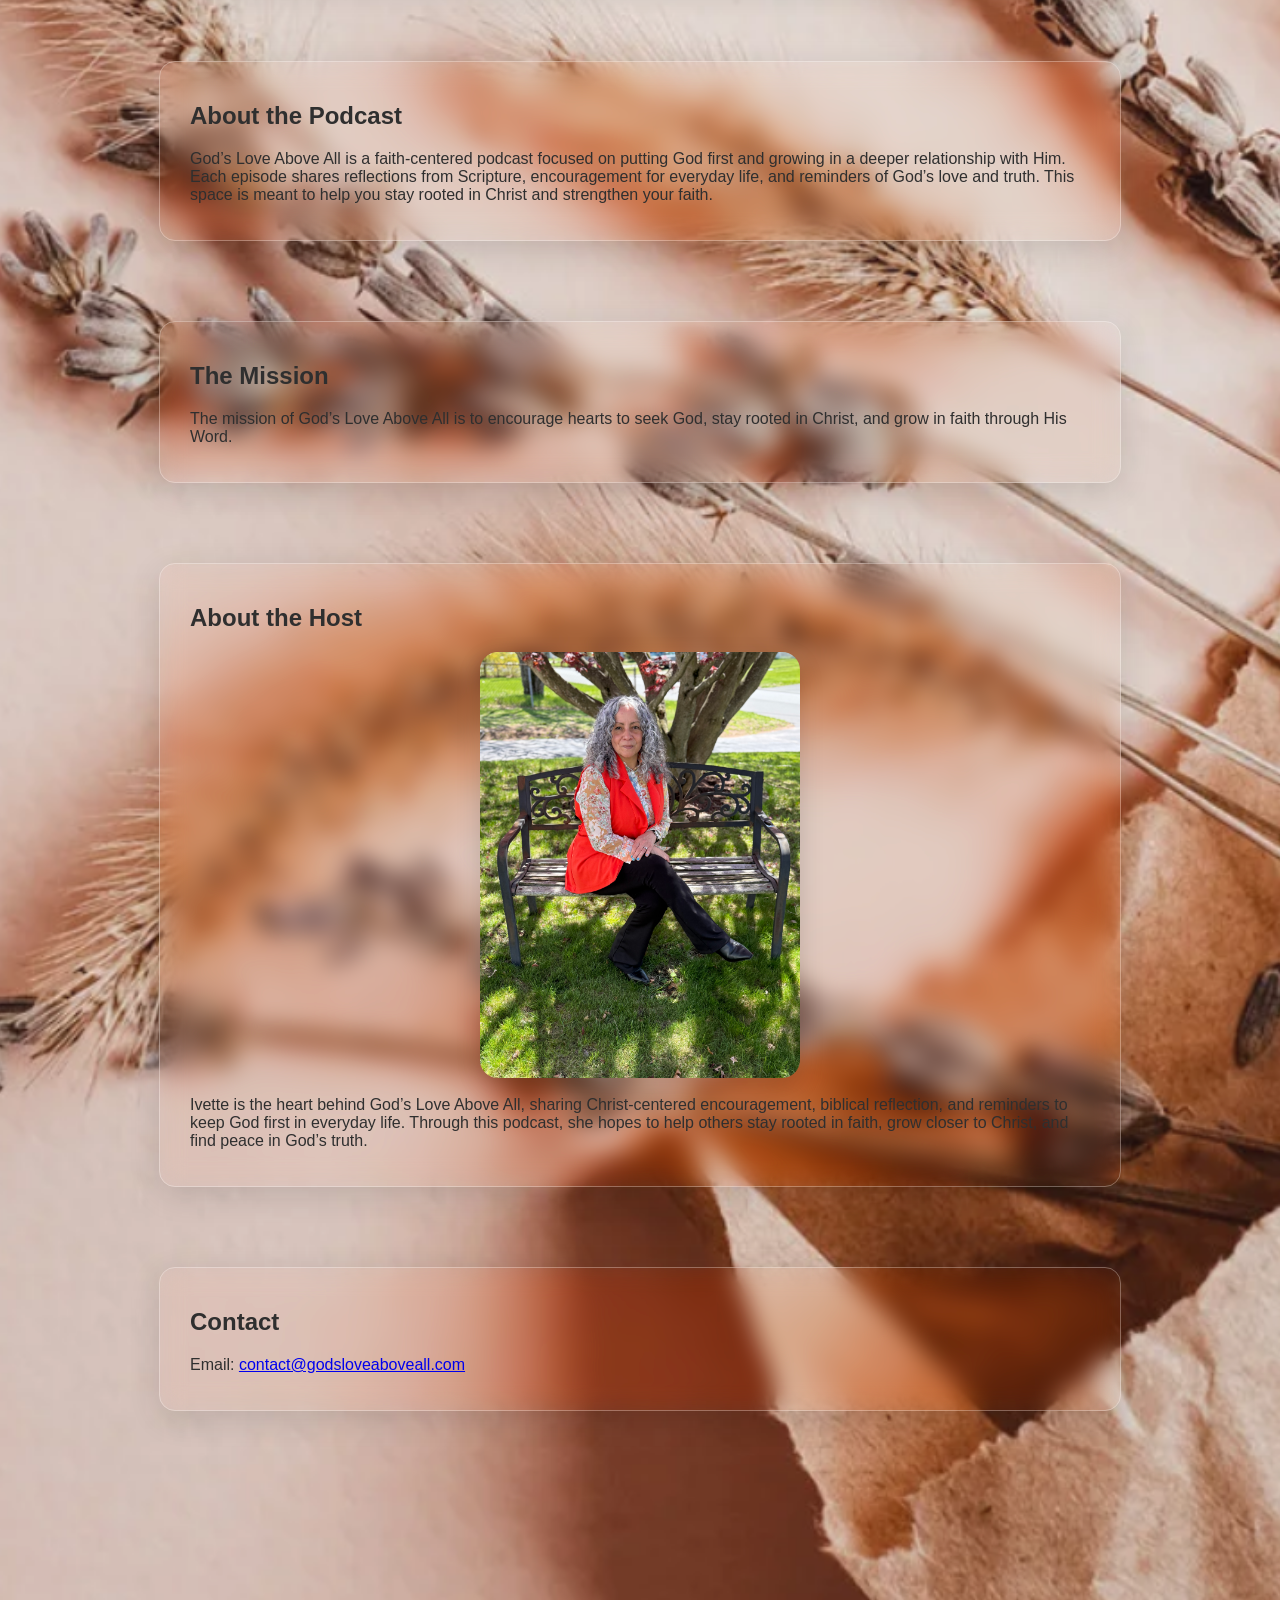
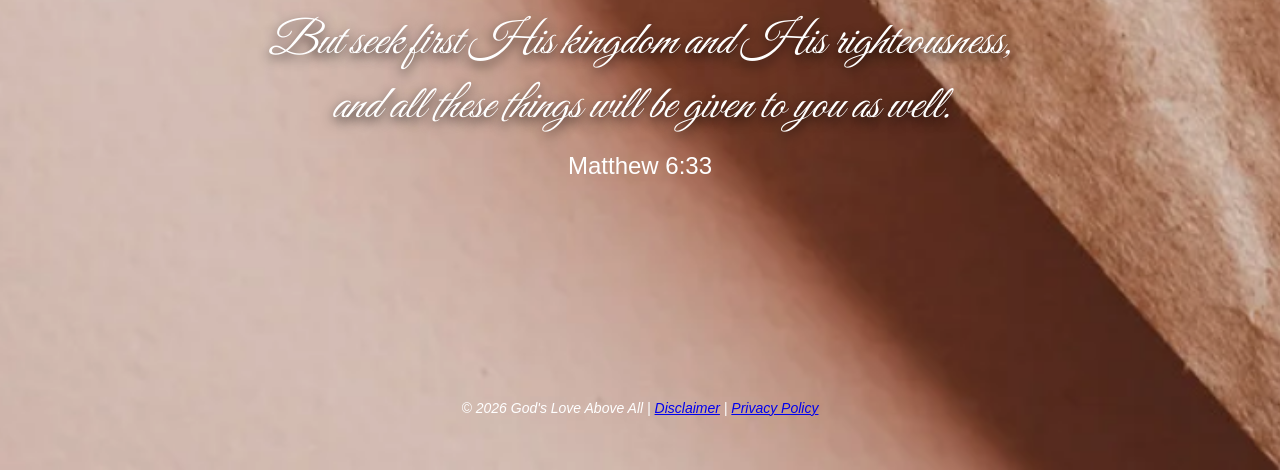
==== commit e9e4c1e2: "Remove newsletter section and unused styles" ====
--- a/index.html
+++ b/index.html
@@ -39,11 +39,7 @@
           <section id="devotionals">
             <h2><a href="devotionals.html">Devotionals &amp; Resources</a></h2>
             <p>Download the free devotional to help you reflect, reset, and take one step forward.</p>
-            <div class="newsletter-mini">
-              <h3>Join the Monthly Newsletter</h3>
-              <p>Encouragement, reflections, and resources to help you remain rooted in Christ and seek His presence daily.</p>
-              <a href="newsletter-page.html">Join the Newsletter →</a>
-            </div>
+
                               </section>
     <section class="hero">   
                   <h2>God's Word Through Emotional Chaos</h2>
--- a/style.css
+++ b/style.css
@@ -897,139 +897,12 @@
   text-decoration: none;
 }
 
-.newsletter-mini {
-  margin-top: 200px;  
-  padding: 28px;
-  width: 260px;
-
-.newsletter-mini h3 {
-  font-size: 1.4rem;
-  margin-bottom: 12px;
-  color: #2d2d2d;
-}
-
-.newsletter-mini p {
-  font-size: 0.95rem;
-  line-height: 1.7;
-  margin-bottom: 14px;
-}
-
-.newsletter-mini a {
-  color: #8d5f3f;  
-  font-weight: 600;
-  text-decoration: none;
-  transition: 0.3s ease;
-}
-
-.newsletter-mini a:hover {
-  color: #8d5f3f;
-}
-
-.newsletter-page {
-  background: #f4eee8;
-  margin: 0;
-  padding: 30px 20px;
-  text-align: center;
-}
-
-.newsletter-page-content img {
-  max-width: 500px;
-  width: 100%;
-  border-radius: 12px;
-  box-shadow: 0 12px 30px rgba(0,0,0,0.15);
-}
-
-.back-home {
-  display: inline-block;
-  margin-bottom: 25px;
-  color: #8d5f3f;
-  text-decoration: none;
-  font-weight: 600;
-}
-.newsletter-page {
-  background: #f6f1ea;
-  min-height: 100vh;
-  padding: 40px 20px;
-  font-family: 'Georgia', serif;
-}
-
-.newsletter-signup-page {
-  max-width: 1100px;
-  margin: 0 auto;
-  background: #f8f4ee;
-  border-radius: 0;
-  overflow: hidden;
-  box-shadow: 0 10px 30px rgba(0,0,0,0.08);
-}
-
-.newsletter-hero {
-  display: grid;
-  grid-template-columns: 1.1fr 1fr;
-  align-items: center;
-  background: #f8f4ee;
-}
-
-.newsletter-hero-text {
-  padding: 80px 70px;
-}
-
-.script-text {
-  font-size: 72px;
-  font-family: cursive;
-  color: #4d5b3f;
-  margin-bottom: -10px;
-}
-
-.newsletter-signup-page h1 {
-  font-size: 92px;
-  line-height: 0.95;
-  color: #222;
-  margin-bottom: 30px;
-}
-
-.newsletter-intro {
-  font-size: 20px;
-  line-height: 1.8;
-  color: #444;
-  max-width: 500px;
-}
-
-.newsletter-hero-image img {
-  width: 100%;
-  height: 100%;
-  object-fit: cover;
-  display: block;
-}
-  margin: 20px auto;
-}
-
-.fake-newsletter-form input {
-  flex: 1;
-  padding: 16px;
-  border: 1px solid #888;
-}
-
-.fake-newsletter-form button {
-  padding: 16px 28px;
-  border: none;
-  background: #314631;
-  color: white;
-  cursor: pointer;
-}
-
-.newsletter-hero-image {
-  position: relative;
-  display: inline-block;
-}
-
-.image-join-button {
-  position: absolute;
-  bottom: 38px;
-  left: 50%;
-  transform: translateX(-50%);
-  width: 300px;
-  height: 70px;
-  background: transparent;
-  border: none;
-  cursor: pointer;
-}+
+
+
+
+
+
+
+}
+
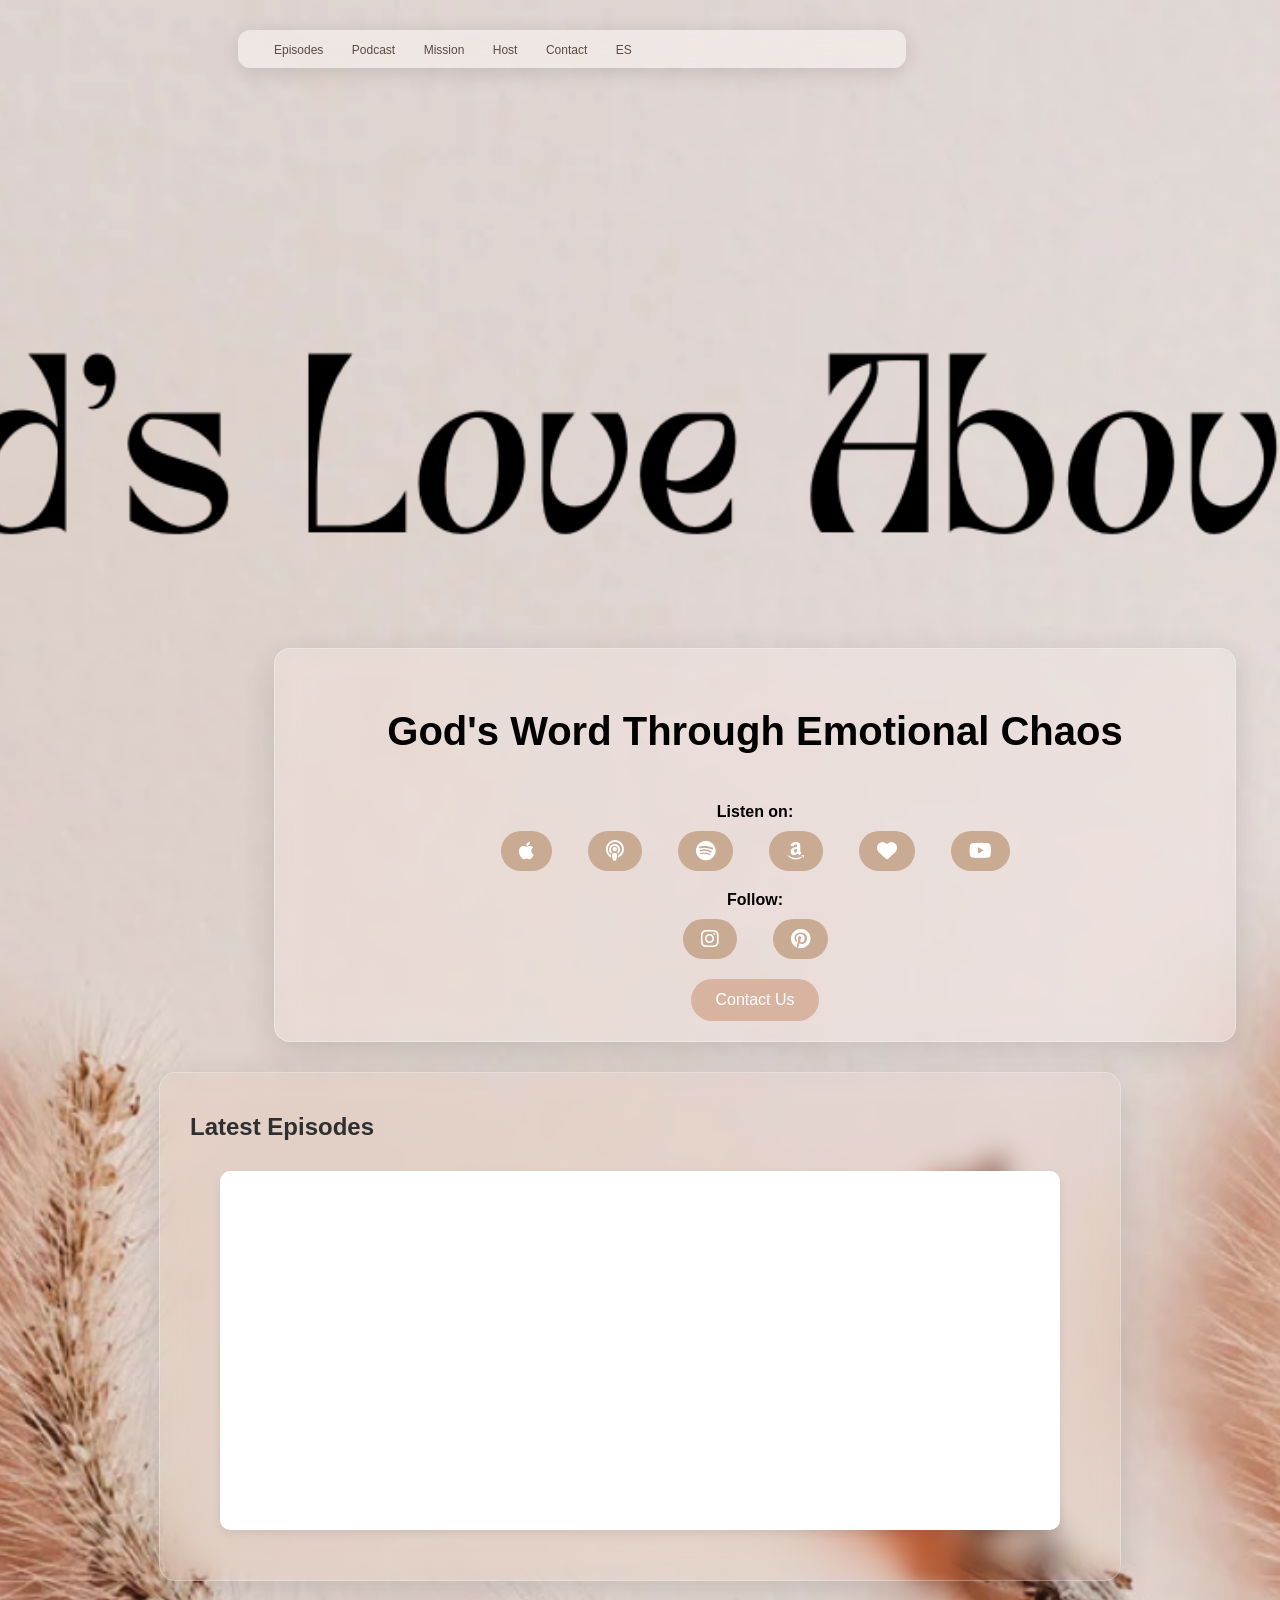
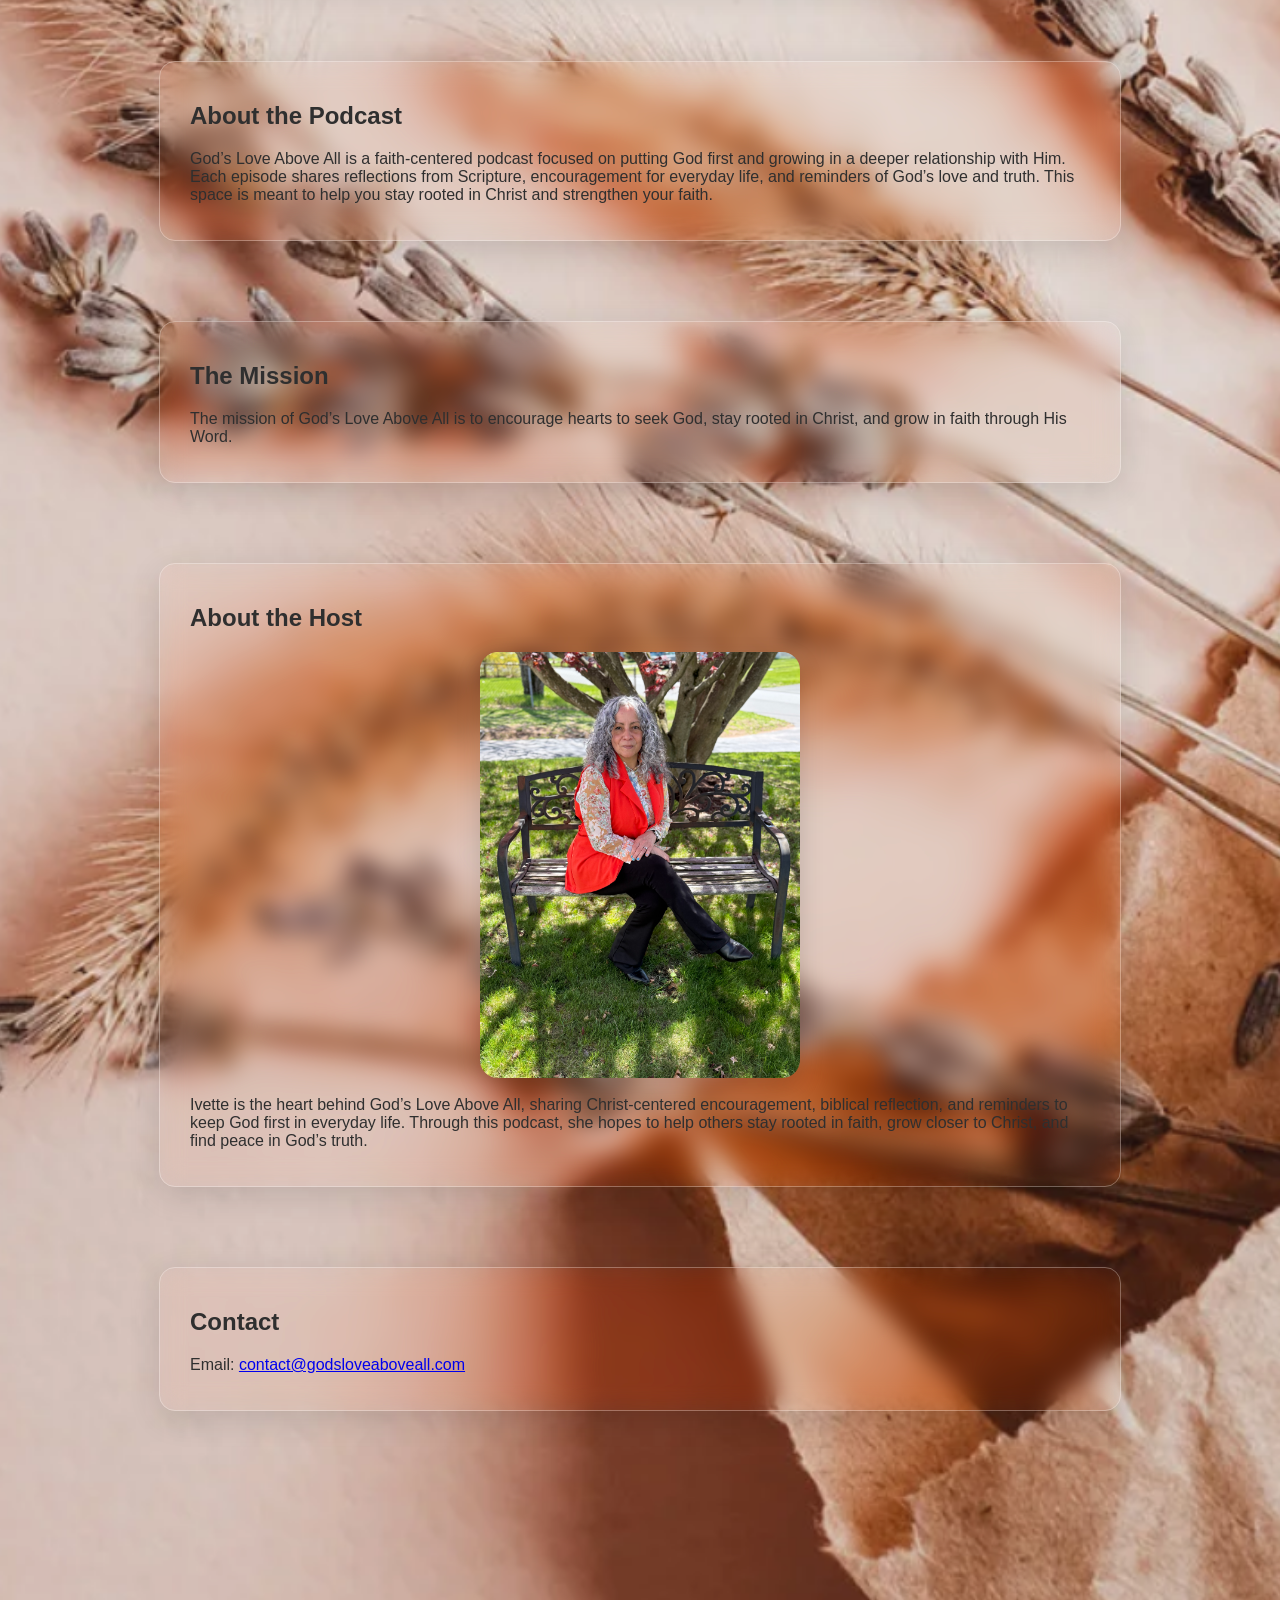
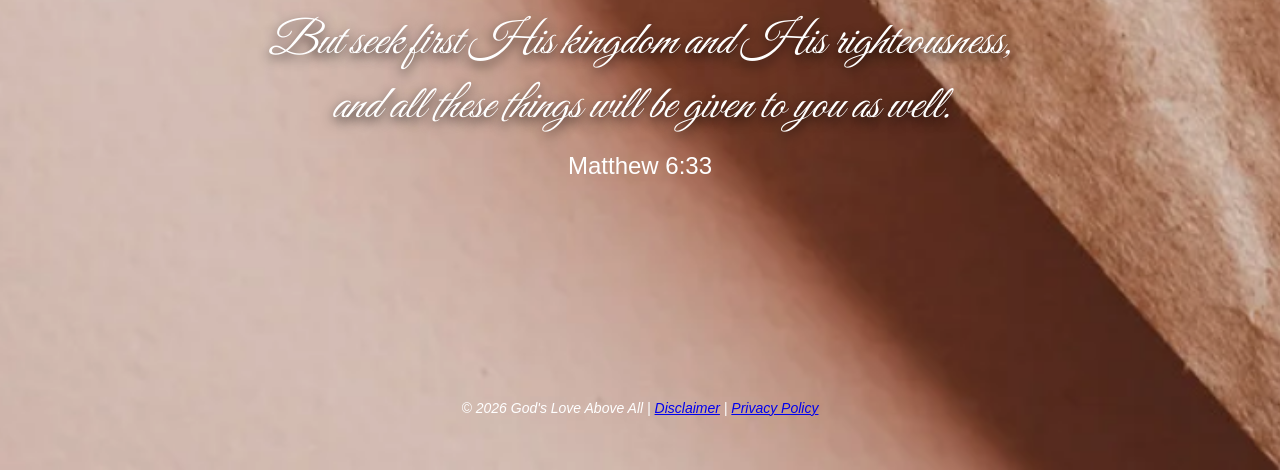
==== commit d98324fb: "Move YouTube and add Pinterest link" ====
--- a/index.html
+++ b/index.html
@@ -66,6 +66,9 @@
                   <a href="https://www.iheart.com/podcast/1333-gods-love-above-all-326043954/" target="_blank">
                       <i class="fa-solid fa-heart"></i>
                   </a>
+                  <a href="https://www.youtube.com/@GodsLoveAboveAll-f8w" target="_blank" class="youtube-icon">
+                                        <i class="fa-brands fa-youtube"></i>
+                  </a>
                     </div>
                     
               
@@ -74,12 +77,11 @@
                 <div class="social-icons">
                     <a href="https://www.instagram.com/godsloveaboveall_/" target="_blank">
                         <i class="fa-brands fa-instagram"></i>
-                        </a>              
-                        <a href="https://www.youtube.com/@GodsLoveAboveAll-f8w" target="_blank">
-                          <div>
-                            <i class="fa-brands fa-youtube"></i>                          
-                          </div>
-                        </a>
+                        </a>  
+                        <a href="https://www.pinterest.com/imontanez0265" target="_blank">
+                          <i class="fa-brands fa-pinterest"></i>
+                        </a>             
+
                       </div>
                         <a href="mailto:contact@godsloveaboveall.com" class="contact-button">Contact Us</a>            
             </section>
--- a/style.css
+++ b/style.css
@@ -242,6 +242,10 @@
                     text-decoration:none;
                     font-size:14px;
                 }
+
+                .platform-icons a.youtube-icon:hover {                  
+                  background: #ff0000;
+                }
                 
                 .platform-icons a:hover{
                     opacity:0.8;
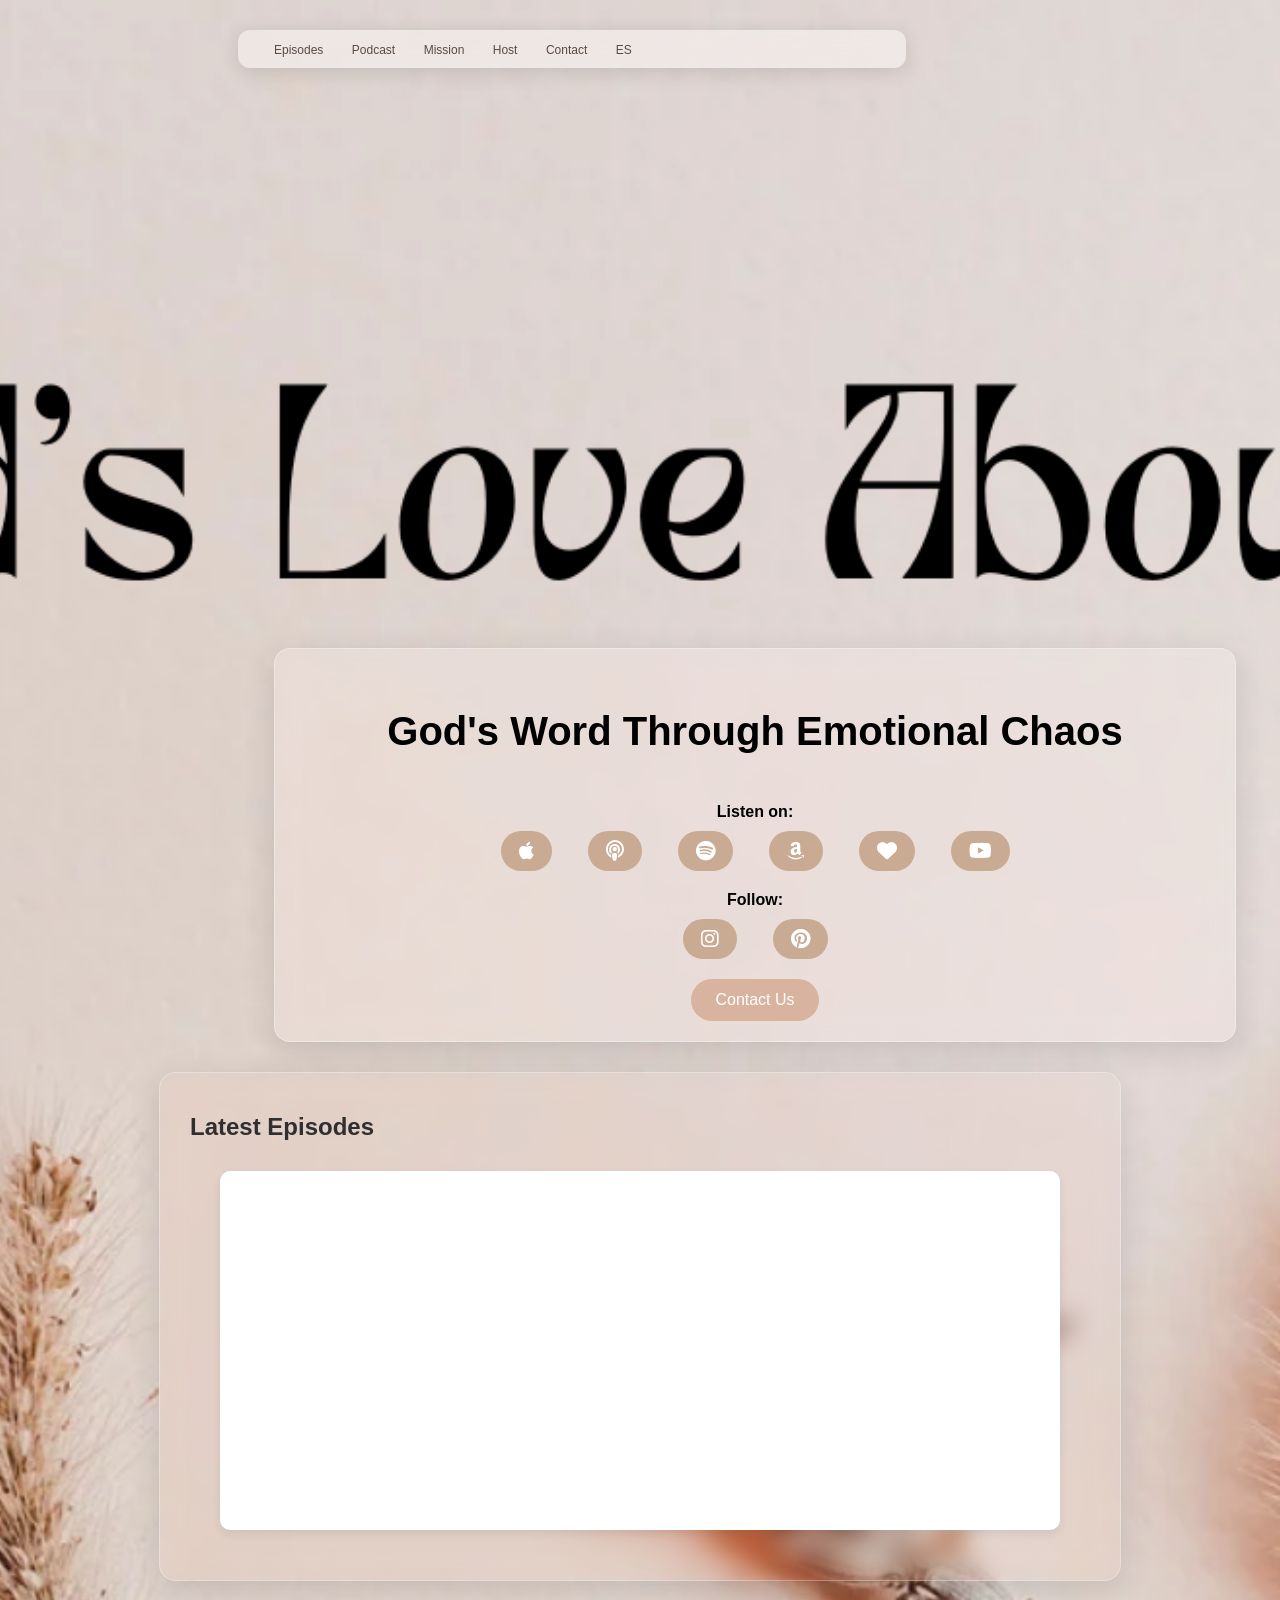
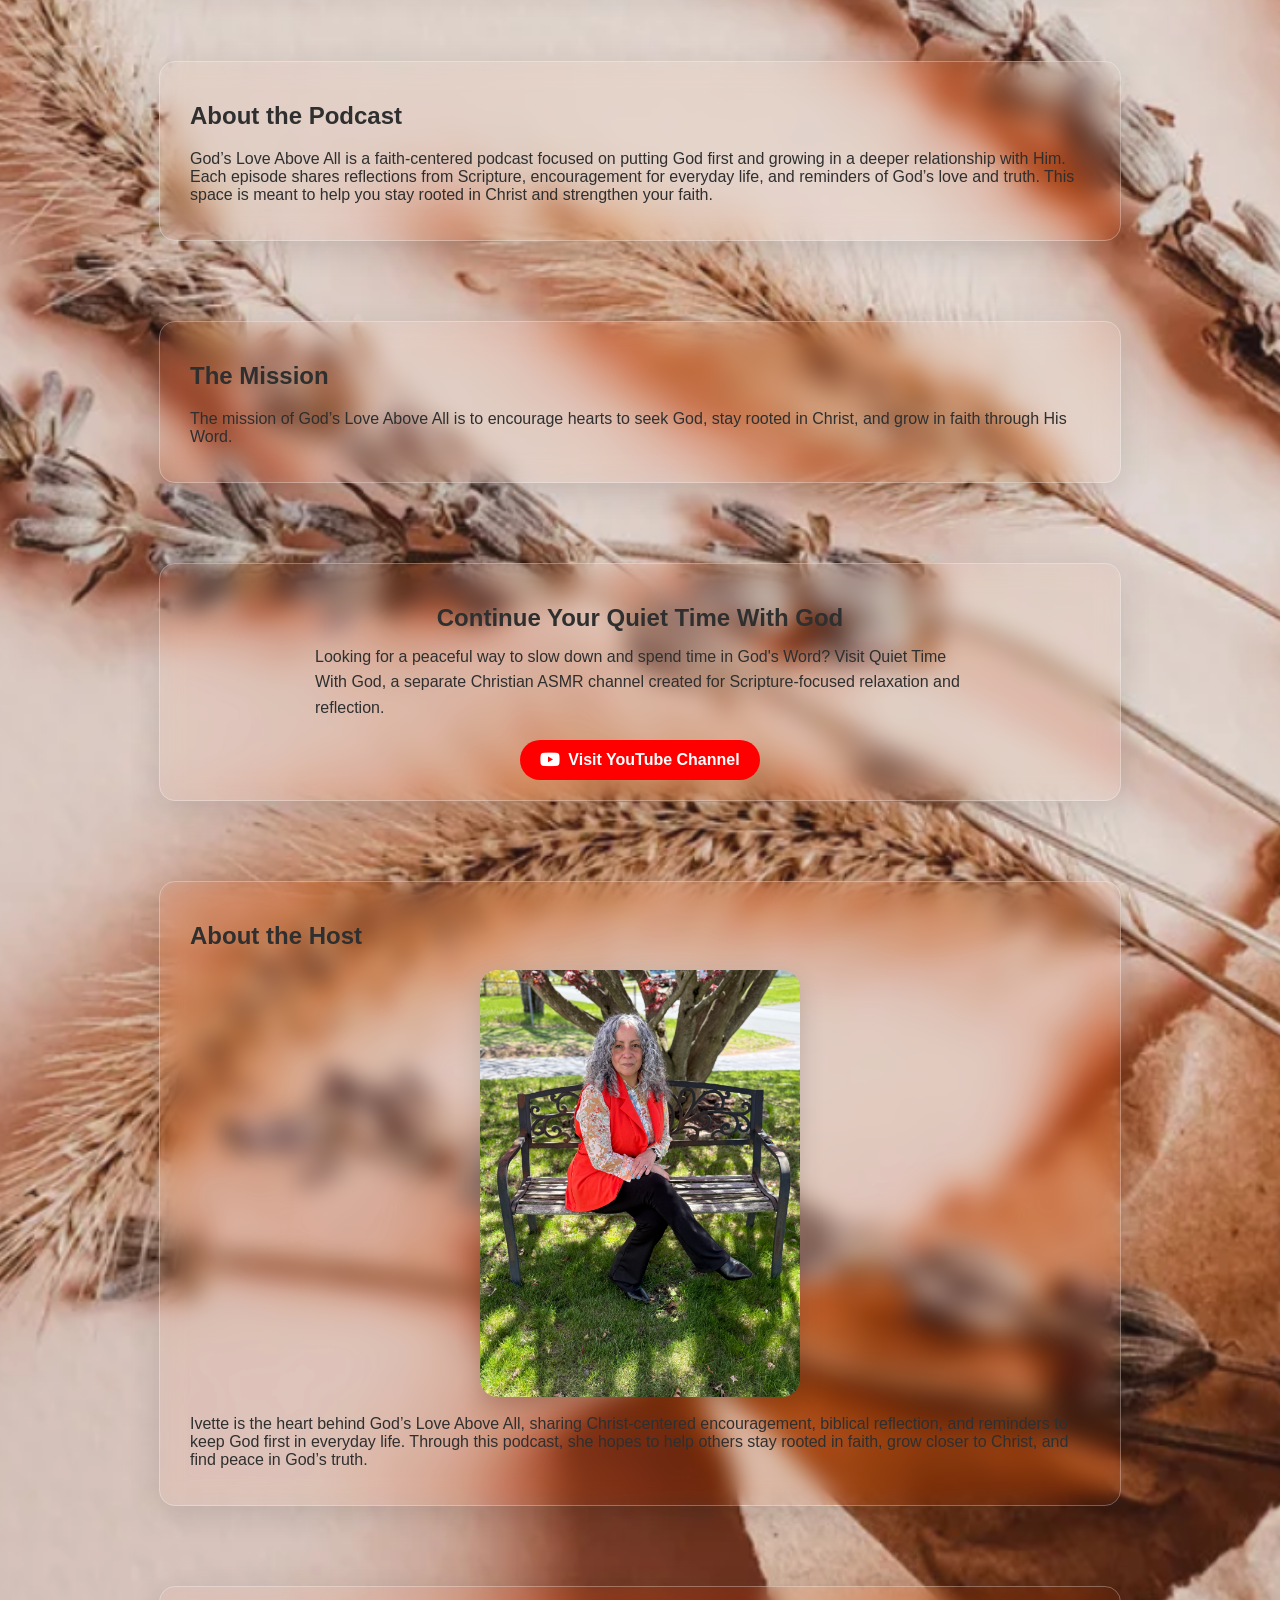
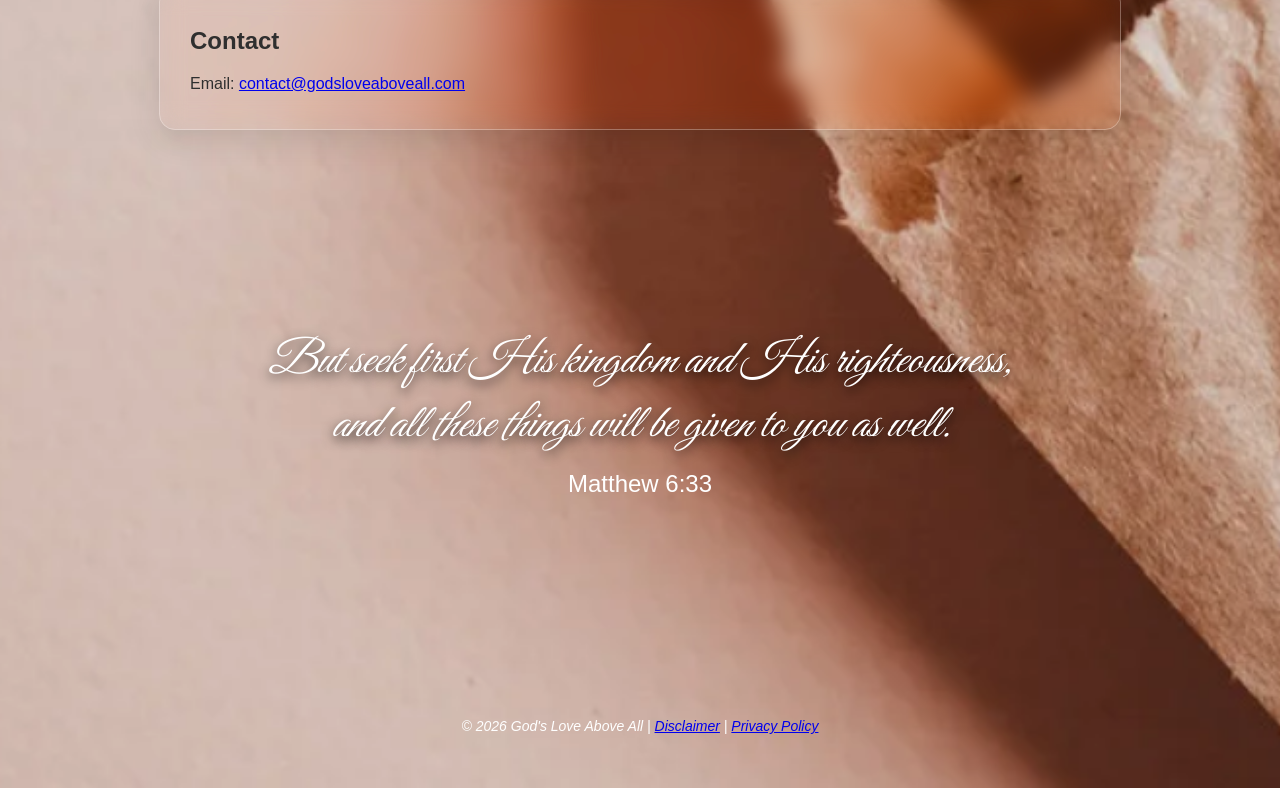
==== commit c920f175: "Add Quiet Time With God YouTube section" ====
--- a/index.html
+++ b/index.html
@@ -126,6 +126,23 @@
     <h2>The Mission</h2>
     <p>The mission of God’s Love Above All is to encourage hearts to seek God, stay rooted in Christ, and grow in faith through His Word.</p>
     </section>
+
+    <section id="quiet-time">
+      <h2>Continue Your Quiet Time With God</h2>
+      <p>
+        Looking for a peaceful way to slow down and spend time in God's Word?
+        Visit Quiet Time With God, a separate Christian ASMR channel created
+        for Scripture-focused relaxation and reflection.
+      </p>
+    
+      <a href="https://www.youtube.com/@quietwithgodasmr"
+      target="_blank"
+      rel="noopener noreferrer"
+      class="quiet-youtube-btn">
+     <i class="fab fa-youtube"></i>
+     Visit YouTube Channel
+   </a>
+    </section>
 <section id="host">
     <h2>About the Host</h2>
     <img src="host-photo.jpg" alt="Photo of the host" class="host-photo">
--- a/style.css
+++ b/style.css
@@ -910,3 +910,43 @@
 
 }
 
+/* Quiet Time With God */
+#quiet-time {
+  text-align: center;
+  padding: 28px 30px;
+}
+
+#quiet-time h2 {
+  text-align: center;
+  margin-bottom: 12px;
+}
+
+#quiet-time p {
+  max-width: 650px;
+  margin: 0 auto 20px;
+  line-height: 1.6;
+}
+
+#quiet-time a {
+  display: flex;
+  align-items: center;
+  gap: 8px;
+  width: fit-content;
+  margin: 0 auto;
+  background: #ff0000;
+  color: white;
+  padding: 11px 20px;
+  border-radius: 25px;
+  text-decoration: none;
+  font-weight: 600;
+  transition: all 0.25s ease;
+}
+
+#quiet-time a i {
+  font-size: 18px;
+}
+
+#quiet-time a:hover {
+  transform: translateY(-2px);
+  opacity: 0.85;
+}
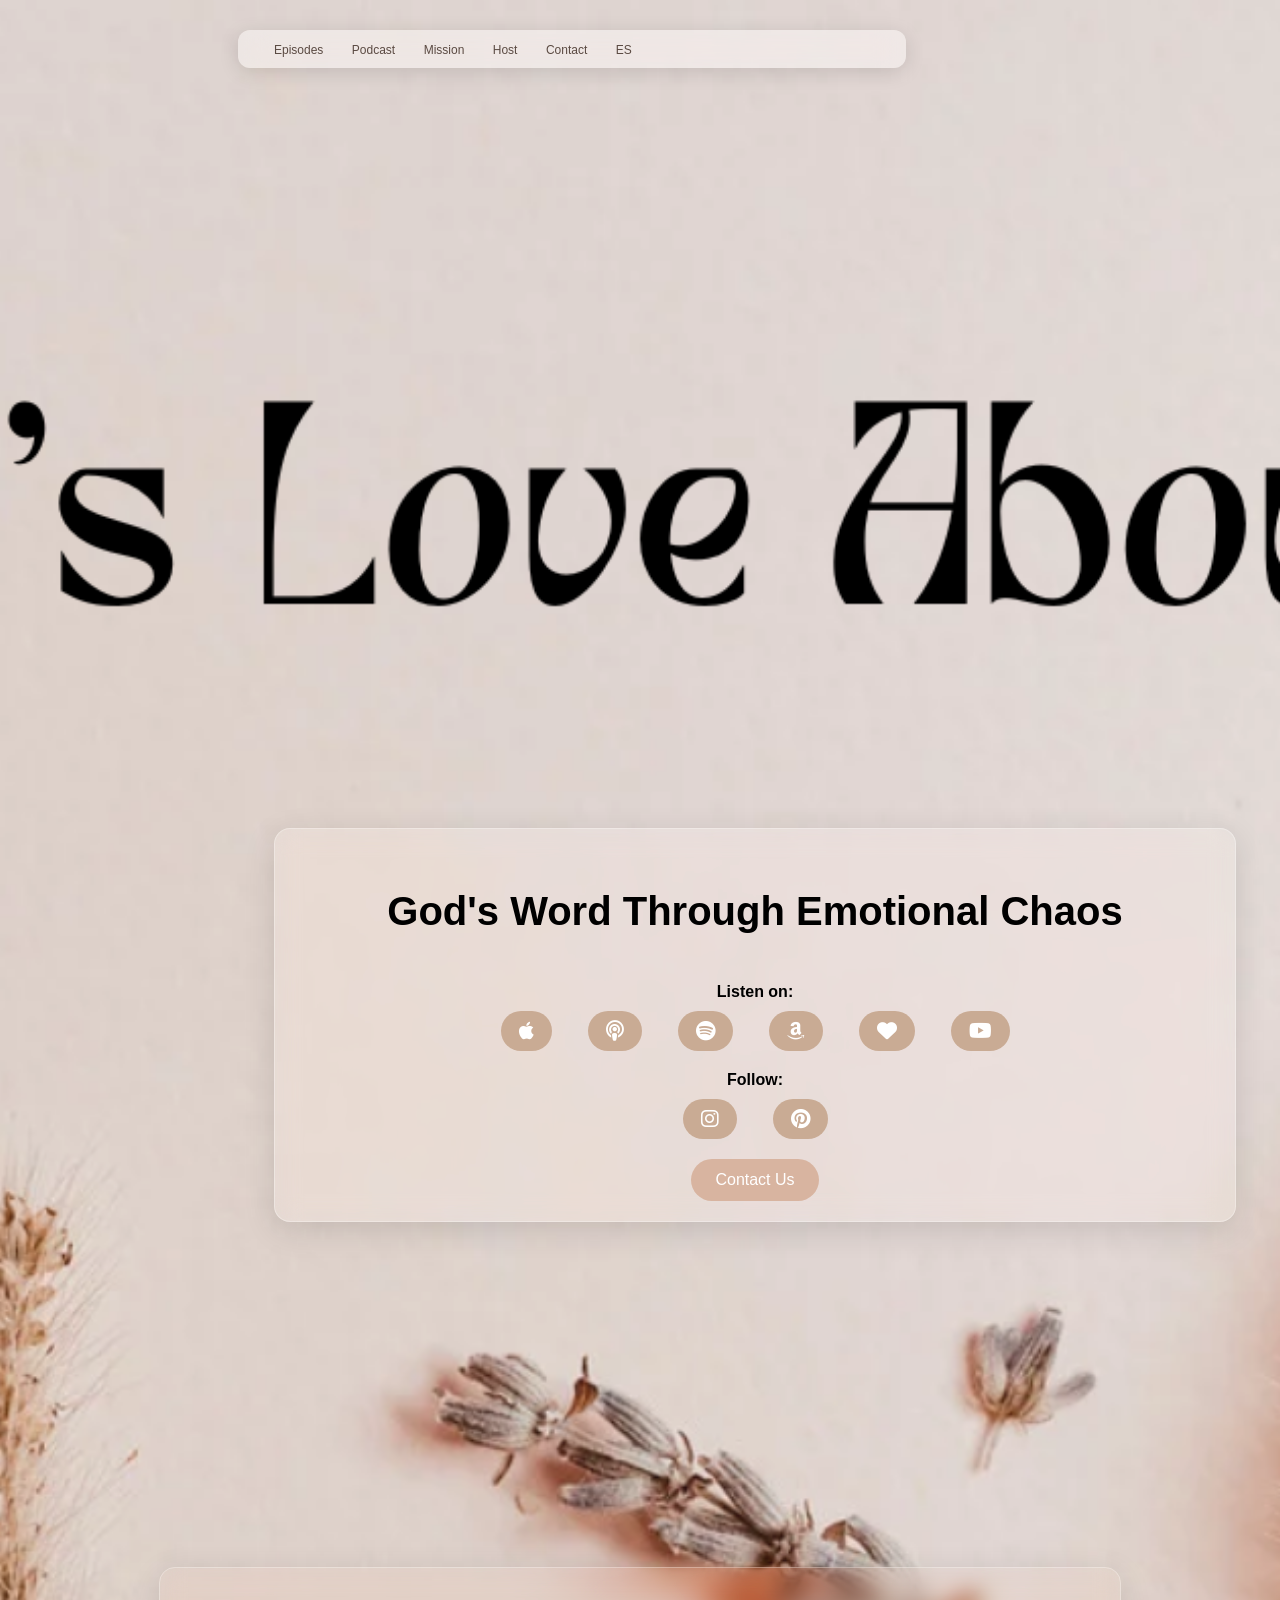
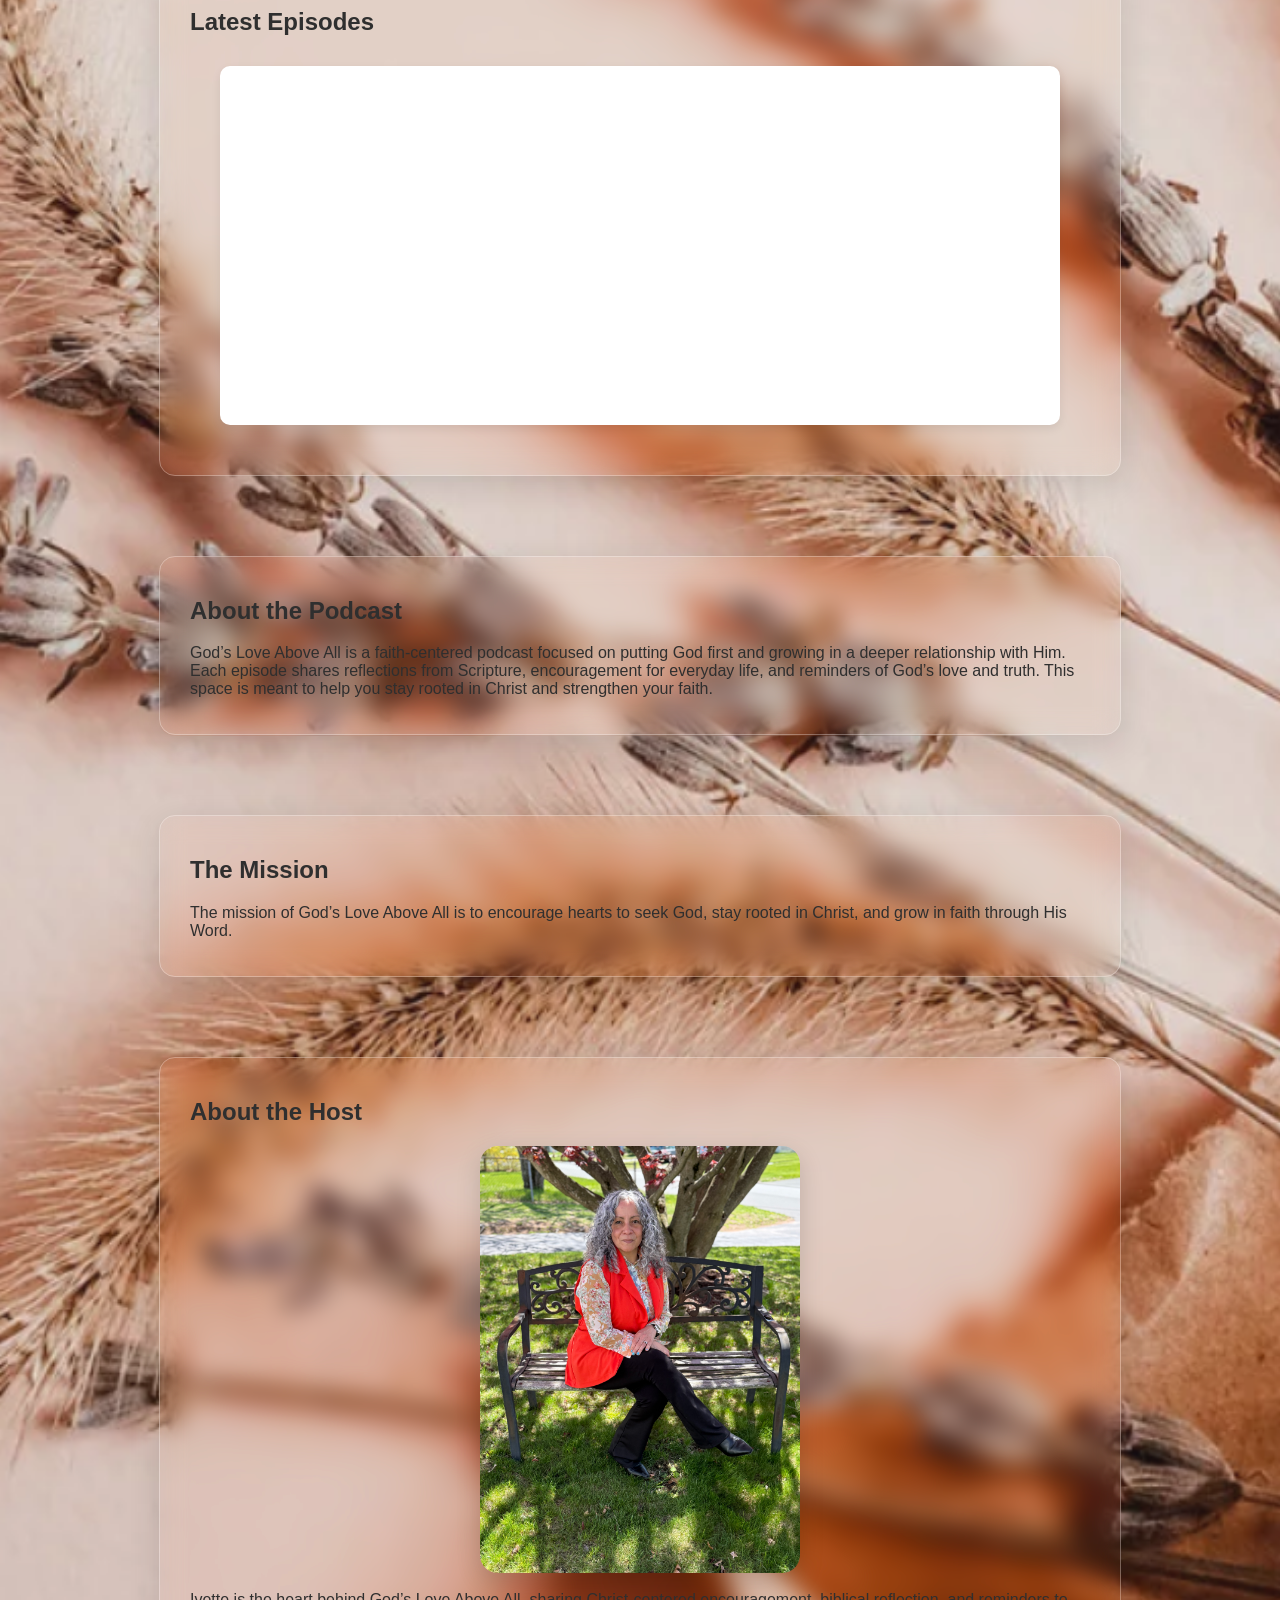
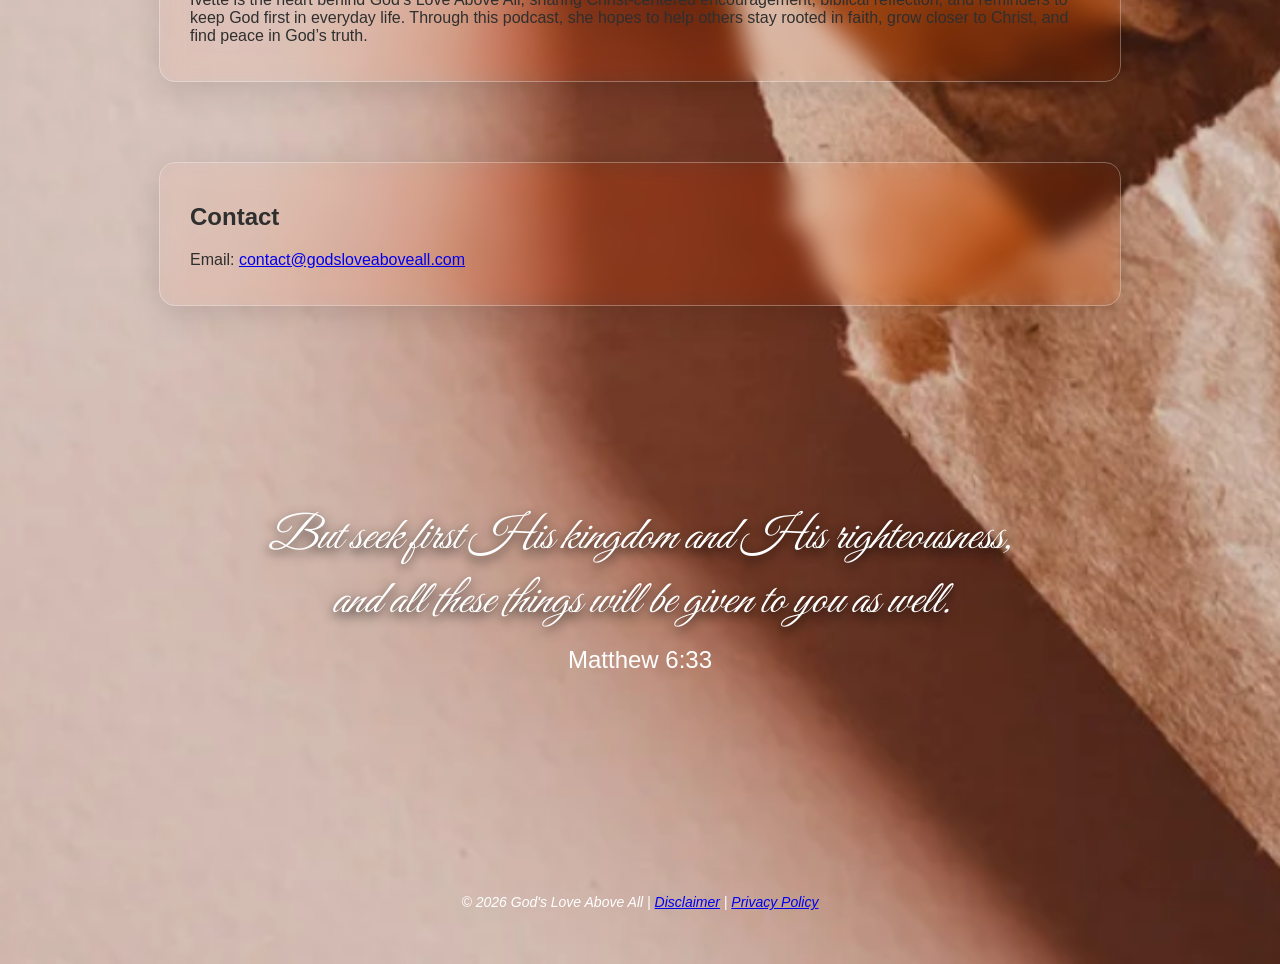
==== commit 0a845b0e: "Add Quiet Time cover image and update homepage layout" ====
--- a/index.html
+++ b/index.html
@@ -36,11 +36,31 @@
         </header>
 
         <div class="top-two-sections"> 
-          <section id="devotionals">
+            <section id="devotionals">
             <h2><a href="devotionals.html">Devotionals &amp; Resources</a></h2>
             <p>Download the free devotional to help you reflect, reset, and take one step forward.</p>
-
-                              </section>
+            
+            <section id="quiet-time-feature">
+              <img src="quiet-time-cover 2.jpeg"
+     alt="Open Bible with candle, highlighters, and heart-shaped notes"
+     class="quiet-time-cover">
+              <h2>Continue Your Quiet Time With God</h2>
+            
+              <p>
+                Looking for a peaceful way to slow down and spend time in God's Word?
+                Visit Quiet Time With God, a separate Christian ASMR channel created
+                for Scripture-focused relaxation and reflection.
+              </p>
+            
+              <a href="https://www.youtube.com/@quietwithgodasmr"
+                 target="_blank"
+                 rel="noopener noreferrer"
+                 class="quiet-youtube-btn">
+                <i class="fab fa-youtube"></i>
+                Visit YouTube Channel
+              </a>
+            </section>
+          </section>
     <section class="hero">   
                   <h2>God's Word Through Emotional Chaos</h2>
             <div class="listen-on">
@@ -127,22 +147,7 @@
     <p>The mission of God’s Love Above All is to encourage hearts to seek God, stay rooted in Christ, and grow in faith through His Word.</p>
     </section>
 
-    <section id="quiet-time">
-      <h2>Continue Your Quiet Time With God</h2>
-      <p>
-        Looking for a peaceful way to slow down and spend time in God's Word?
-        Visit Quiet Time With God, a separate Christian ASMR channel created
-        for Scripture-focused relaxation and reflection.
-      </p>
-    
-      <a href="https://www.youtube.com/@quietwithgodasmr"
-      target="_blank"
-      rel="noopener noreferrer"
-      class="quiet-youtube-btn">
-     <i class="fab fa-youtube"></i>
-     Visit YouTube Channel
-   </a>
-    </section>
+
 <section id="host">
     <h2>About the Host</h2>
     <img src="host-photo.jpg" alt="Photo of the host" class="host-photo">
--- a/style.css
+++ b/style.css
@@ -727,8 +727,34 @@
   margin-bottom: 14px;
 }
 
-#devotionals a {
+#devotionals > h2 a {
   font-weight: bold;
+}
+
+#devotionals .quiet-youtube-btn {
+  display: inline-flex !important;
+  align-items: center;
+  justify-content: center;
+  gap: 10px;
+
+  margin-top: 40px !important;
+  padding: 16px 26px !important;
+
+  background: #ff0000 !important;
+  color: #ffffff !important;
+
+  border-radius: 30px;
+  text-decoration: none !important;
+
+  font-size: 17px !important;
+  font-weight: 700 !important;
+
+  box-shadow: 0 8px 20px rgba(0, 0, 0, 0.20);
+}
+
+#devotionals .quiet-youtube-btn i {
+  font-size: 20px;
+  color: white;
 }
 
 .top-two-sections {
@@ -758,8 +784,10 @@
   margin: 0;
   justify-self: start;
   position: relative;
-left: -140px;
-}
+  left: -140px;
+  top: 180px;}
+
+
 .devotional-links-section {
   max-width: 900px;
   margin: 120px auto 80px;
@@ -910,43 +938,50 @@
 
 }
 
-/* Quiet Time With God */
-#quiet-time {
-  text-align: center;
-  padding: 28px 30px;
-}
-
-#quiet-time h2 {
-  text-align: center;
-  margin-bottom: 12px;
-}
-
-#quiet-time p {
-  max-width: 650px;
-  margin: 0 auto 20px;
-  line-height: 1.6;
-}
-
-#quiet-time a {
+/* Quiet Time With God button */
+#devotionals .quiet-youtube-btn {
   display: flex;
   align-items: center;
-  gap: 8px;
+  justify-content: center;
+  gap: 10px;
+
   width: fit-content;
-  margin: 0 auto;
+  margin-top: 35px;
+
   background: #ff0000;
   color: white;
-  padding: 11px 20px;
-  border-radius: 25px;
-  text-decoration: none;
-  font-weight: 600;
+
+  padding: 14px 24px;
+  border-radius: 30px;
+
+  text-decoration: none;
+  font-size: 16px;
+  font-weight: 700;
+
+  box-shadow: 0 6px 18px rgba(0, 0, 0, 0.18);
   transition: all 0.25s ease;
 }
 
-#quiet-time a i {
+#devotionals .quiet-youtube-btn i {  
   font-size: 18px;
 }
 
-#quiet-time a:hover {
+#devotionals .quiet-youtube-btn:hover {  
   transform: translateY(-2px);
   opacity: 0.85;
+}
+
+.quiet-time-cover {
+  width: 100%;
+  height: 180px;
+  object-fit: cover;
+  object-position: center;
+  display: block;
+  border-radius: 16px;
+  margin-bottom: 20px;
+}
+
+#quiet-time-feature {
+  position: relative;
+  top: 250px;
 }
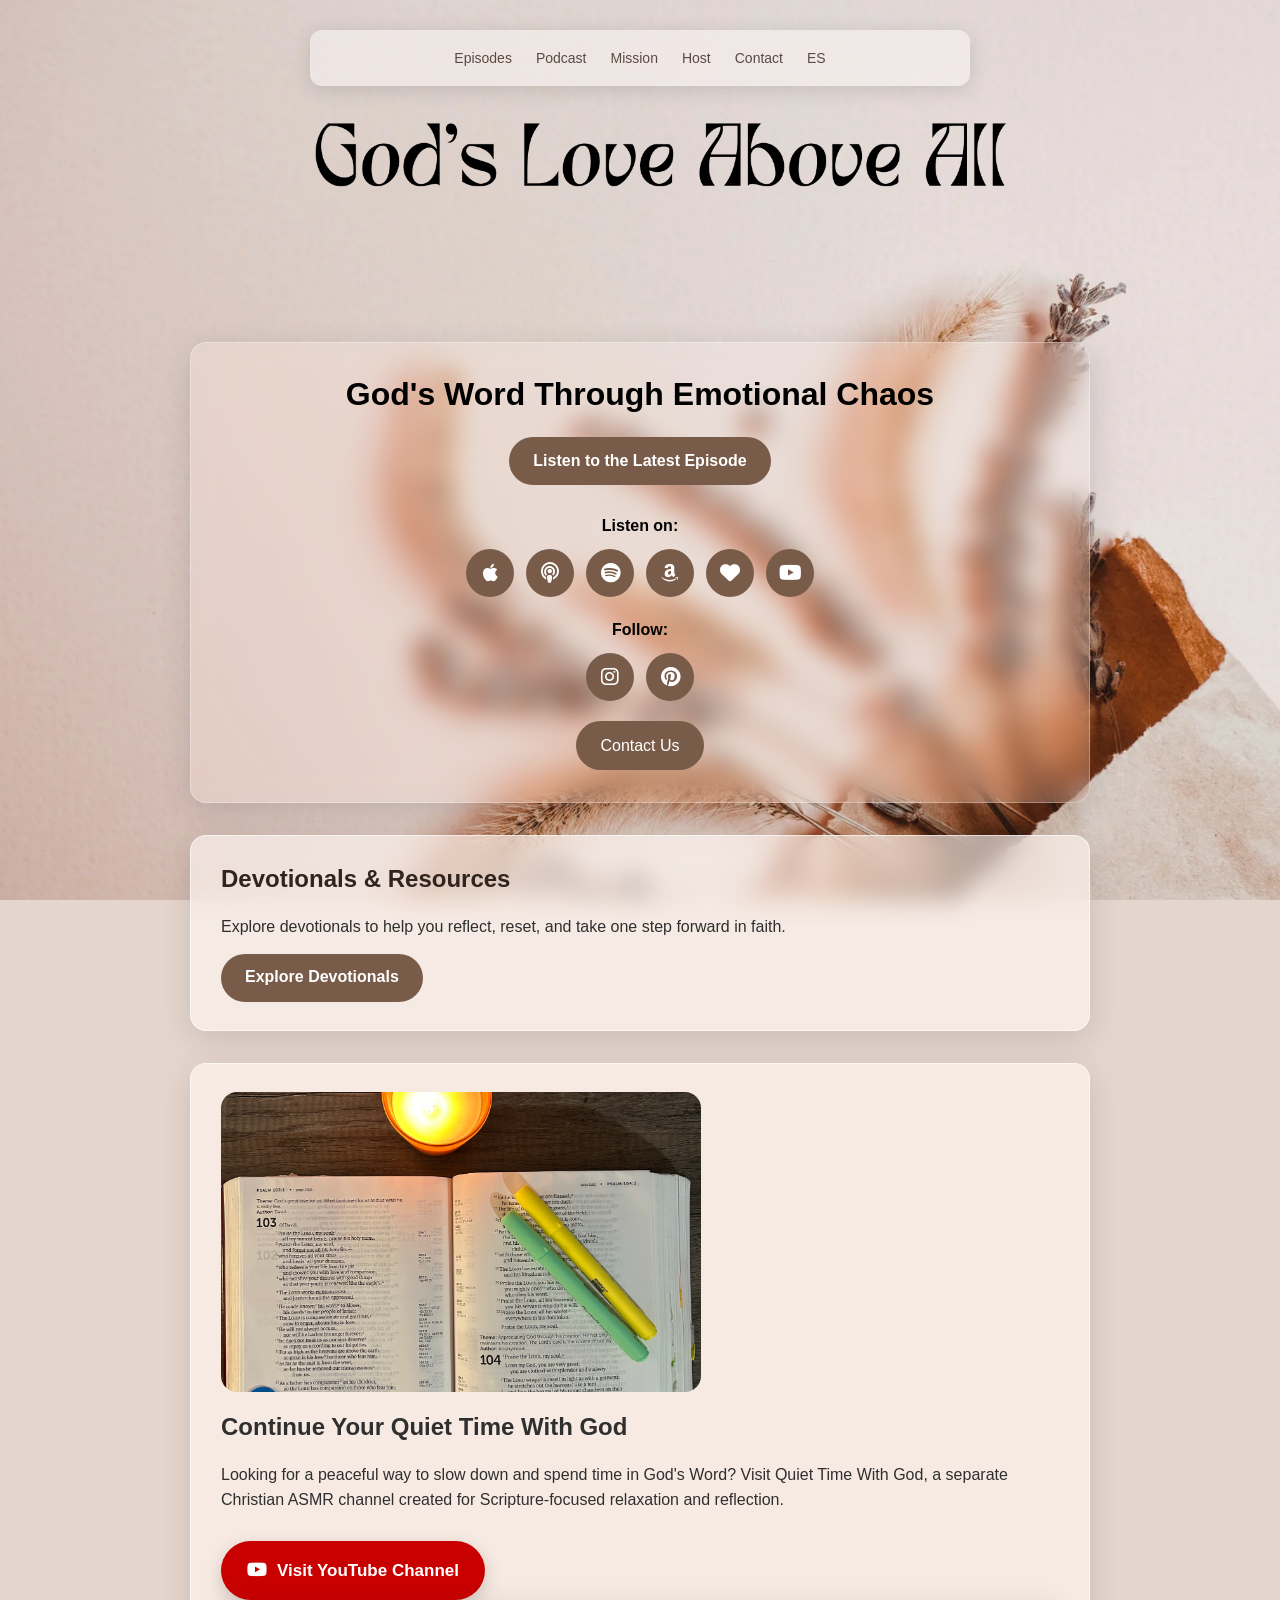
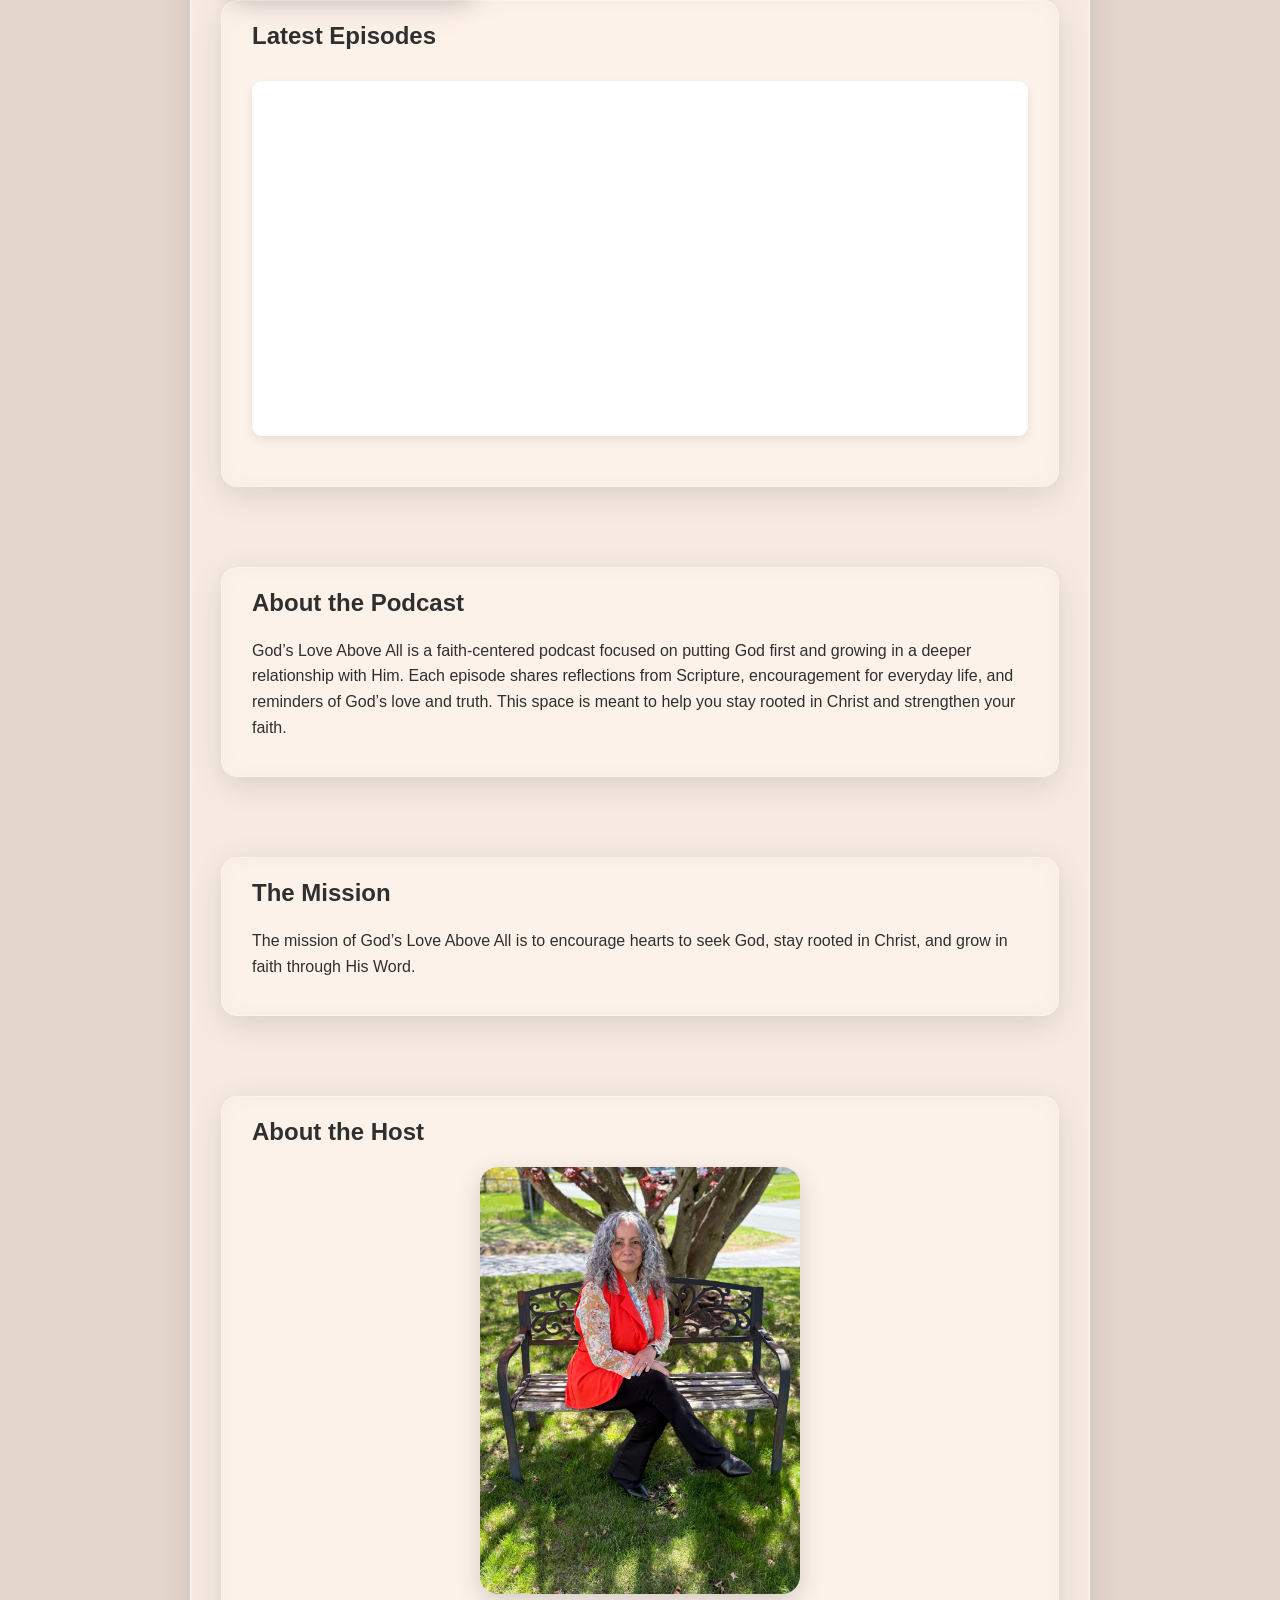
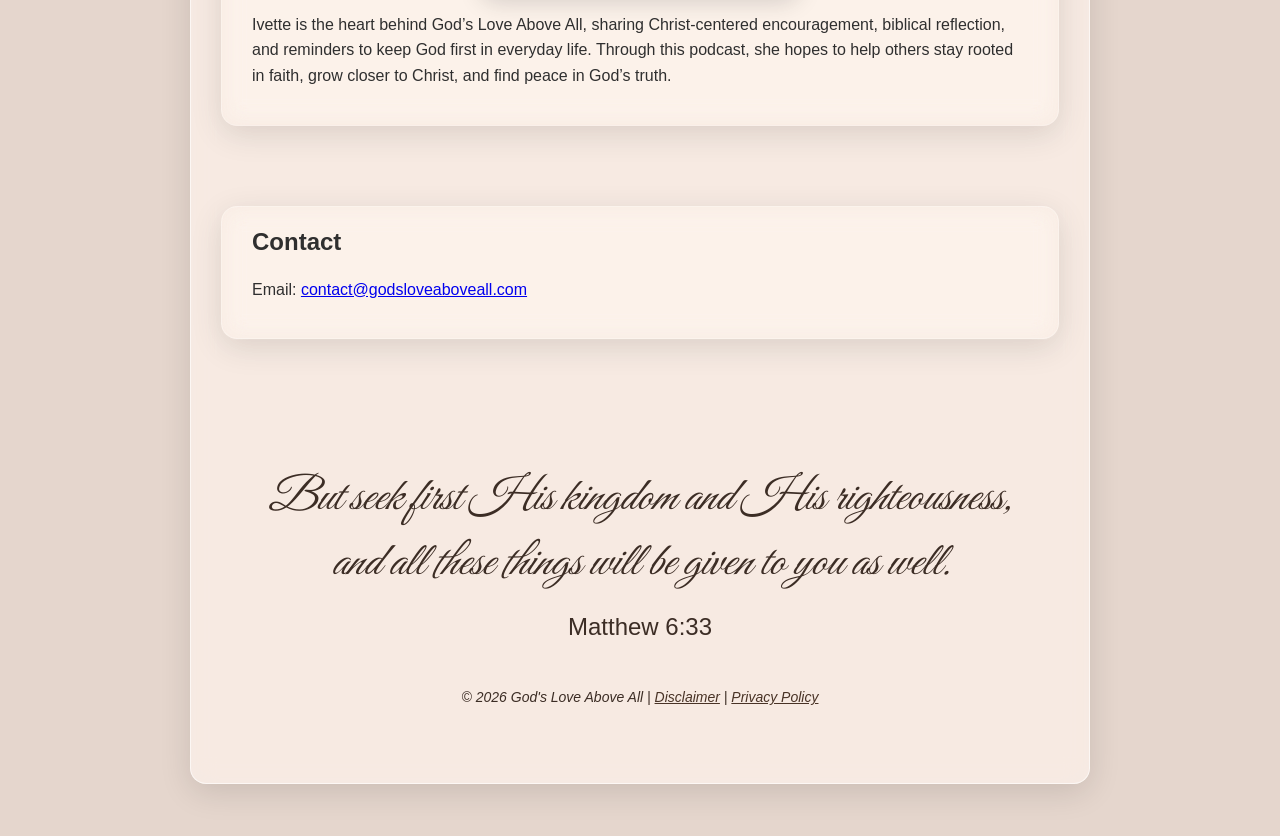
==== commit 88565b24: "Website cover change" ====
--- a/index.html
+++ b/index.html
@@ -16,16 +16,20 @@
 <link rel="stylesheet" href="style.css">
 <link rel="stylesheet" href="https://cdnjs.cloudflare.com/ajax/libs/font-awesome/6.5.0/css/all.min.css">
 <link href="https://fonts.googleapis.com/css2?family=Great+Vibes&display=swap" rel="stylesheet">
+<script src="navigation.js" defer></script>
 </head>
 
 <body>
 
-    <header>
+    <header class="site-header">
 
-        <div class="logo-area">
-        </div>
+
         
-        <nav>
+        <a class="mobile-brand" href="index.html">God’s Love Above All</a>
+        <button class="menu-toggle" type="button" aria-expanded="false" aria-controls="main-navigation" aria-label="Open menu" hidden>
+          <span></span><span></span><span></span>
+        </button>
+        <nav id="main-navigation" aria-label="Main navigation">
           <a href="#episodes-section">Episodes</a>
           <a href="#about">Podcast</a>
           <a href="#mission">Mission</a>
@@ -33,13 +37,62 @@
           <a href="#contact">Contact</a>
           <a href="es.html">ES</a>
         
+        </nav>
         </header>
 
-        <div class="top-two-sections"> 
-            <section id="devotionals">
-            <h2><a href="devotionals.html">Devotionals &amp; Resources</a></h2>
-            <p>Download the free devotional to help you reflect, reset, and take one step forward.</p>
-            
+    <section class="hero">   
+                  <h2>God's Word Through Emotional Chaos</h2>
+                  <a class="primary-button" href="#episodes-section">Listen to the Latest Episode</a>
+            <div class="listen-on">
+
+                <p>Listen on:</p>
+              
+                <div class="platform-icons">
+
+                    <a href="https://podcasts.apple.com/us/podcast/gods-love-above-all/id1883376237" target="_blank" aria-label="Apple Podcasts">
+                        <i class="fa-brands fa-apple"></i>
+                      </a>
+                    
+                    <a href="https://hellofw5.podbean.com/e/trailergods-love-above-all/" target="_blank" aria-label="Podbean">
+                        <i class="fa-solid fa-podcast"></i>
+                      </a>
+                    
+                    <a href="https://open.spotify.com/show/4cwq4dIFo6fKn4jEsIoV0Q" target="_blank" aria-label="Spotify">
+                    <i class="fa-brands fa-spotify"></i>
+                    </a>
+                    <a href="https://music.amazon.com/podcasts/1dc043ef-85d8-442a-a1b0-2720efad68a0/god’s-love-above-all" target="_blank" aria-label="Amazon Music">
+                      <i class="fa-brands fa-amazon"></i>
+                  </a>
+                  
+                  <a href="https://www.iheart.com/podcast/1333-gods-love-above-all-326043954/" target="_blank" aria-label="iHeart">
+                      <i class="fa-solid fa-heart"></i>
+                  </a>
+                  <a href="https://www.youtube.com/@GodsLoveAboveAll-f8w" target="_blank" class="youtube-icon" aria-label="YouTube">
+                                        <i class="fa-brands fa-youtube"></i>
+                  </a>
+                    </div>
+                    
+              
+                <p class="follow-text">Follow:</p>
+              
+                <div class="social-icons">
+                    <a href="https://www.instagram.com/godsloveaboveall_/" target="_blank" aria-label="Instagram">
+                        <i class="fa-brands fa-instagram"></i>
+                        </a>  
+                        <a href="https://www.pinterest.com/imontanez0265" target="_blank" aria-label="Pinterest">
+                          <i class="fa-brands fa-pinterest"></i>
+                        </a>             
+
+                      </div>
+                        <a href="mailto:contact@godsloveaboveall.com" class="contact-button">Contact Us</a>            
+            </div>
+            </section>
+
+    <section id="devotionals">
+      <h2><a href="devotionals.html">Devotionals &amp; Resources</a></h2>
+      <p>Explore devotionals to help you reflect, reset, and take one step forward in faith.</p>
+      <a class="resource-button" href="devotionals.html">Explore Devotionals</a>
+    </section>
             <section id="quiet-time-feature">
               <img src="quiet-time-cover 2.jpeg"
      alt="Open Bible with candle, highlighters, and heart-shaped notes"
@@ -55,62 +108,11 @@
               <a href="https://www.youtube.com/@quietwithgodasmr"
                  target="_blank"
                  rel="noopener noreferrer"
-                 class="quiet-youtube-btn">
+                 class="quiet-youtube-btn" aria-label="YouTube">
                 <i class="fab fa-youtube"></i>
                 Visit YouTube Channel
               </a>
-            </section>
-          </section>
-    <section class="hero">   
-                  <h2>God's Word Through Emotional Chaos</h2>
-            <div class="listen-on">
-
-                <p>Listen on:</p>
-              
-                <div class="platform-icons">
-
-                    <a href="https://podcasts.apple.com/us/podcast/gods-love-above-all/id1883376237" target="_blank">
-                        <i class="fa-brands fa-apple"></i>
-                      </a>
-                    
-                    <a href="https://hellofw5.podbean.com/e/trailergods-love-above-all/" target="_blank">
-                        <i class="fa-solid fa-podcast"></i>
-                      </a>
-                    
-                    <a href="https://open.spotify.com/show/4cwq4dIFo6fKn4jEsIoV0Q" target="_blank">
-                    <i class="fa-brands fa-spotify"></i>
-                    <a href="https://music.amazon.com/podcasts/1dc043ef-85d8-442a-a1b0-2720efad68a0/god’s-love-above-all" target="_blank">
-                      <i class="fa-brands fa-amazon"></i>
-                  </a>
-                  
-                  <a href="https://www.iheart.com/podcast/1333-gods-love-above-all-326043954/" target="_blank">
-                      <i class="fa-solid fa-heart"></i>
-                  </a>
-                  <a href="https://www.youtube.com/@GodsLoveAboveAll-f8w" target="_blank" class="youtube-icon">
-                                        <i class="fa-brands fa-youtube"></i>
-                  </a>
-                    </div>
-                    
-              
-                <p class="follow-text">Follow:</p>
-              
-                <div class="social-icons">
-                    <a href="https://www.instagram.com/godsloveaboveall_/" target="_blank">
-                        <i class="fa-brands fa-instagram"></i>
-                        </a>  
-                        <a href="https://www.pinterest.com/imontanez0265" target="_blank">
-                          <i class="fa-brands fa-pinterest"></i>
-                        </a>             
-
-                      </div>
-                        <a href="mailto:contact@godsloveaboveall.com" class="contact-button">Contact Us</a>            
-            </section>
-          </section>
-
-
-          
-        </section>
-      </div>
+  
       <section id="episodes-section">
                               <h2>Latest Episodes</h2>
             
@@ -170,4 +172,7 @@
       But seek first His kingdom and His righteousness, and all these things will be given to you as well.
   </p>
   <p class="verse-ref">Matthew 6:33</p>
-  <p class="footer-copy" style="margin-top: 180px;">© 2026 God's Love Above All | <a href="disclaimer.html">Disclaimer</a> | <a href="privacy.html">Privacy Policy</a></p>+  <p class="footer-copy" style="margin-top: 180px;">© 2026 God's Love Above All | <a href="disclaimer.html">Disclaimer</a> | <a href="privacy.html">Privacy Policy</a></p>
+</div>
+</body>
+</html>
--- a/style.css
+++ b/style.css
@@ -3,7 +3,8 @@
     }body{
     font-family: Arial, sans-serif;
     margin:0;
-    background: url("background.jpeg") no-repeat center top;    background-size: cover;
+    background: url("background.jpeg") no-repeat center top;    background-size: 100% auto;
+    background-color: #e5d6cd;
     justify-content: space-between;
 align-items:center;
 padding:20px 40px;
@@ -26,17 +27,16 @@
       backdrop-filter: blur(14px) saturate(140%);
 
       border-radius:12px;
-      left: 50%;
-      transform:translateX(-50%);
+
       -webkit-backdrop-filter: blur(14px) saturate(140%);
   
       
 
 
-}  }
-  }
+}  
   
-}
+  
+
 nav {
   display: flex;
   flex-wrap: nowrap;  
@@ -74,7 +74,7 @@
   }
     
     .hero {
-      margin-top: 600px;
+      margin-top: clamp(80px, 20vw, 320px);
       height: fit-content;
       position: relative;
       top: 0;
@@ -144,14 +144,14 @@
           background: rgba(255, 255, 255, 0.45);
           box-shadow: 0 12px 40px rgba(0,0,0,0.18);
       }
-      }
+      
       
       section:hover {
           transform: translateY(-4px);
           box-shadow: 0 10px 25px rgba(0,0,0,0.15);
           background: rgba(255, 255, 255, 0.68);
       }
-      }
+      
     
     .card{
       background: rgba(255, 255, 255, 0.7);    padding:20px;
@@ -309,7 +309,7 @@
 .platform-icons a:nth-child(5):hover {
   background: #e60023;
 }
-}
+
 .contact-button:hover {
     transform: scale(1.05);
     transition: 0.2s;
@@ -408,7 +408,7 @@
     color: white;
         text-align: center;
 }
-}
+
 .platform-icons a {
   display: inline-block;
   margin: 10px;
@@ -731,7 +731,7 @@
   font-weight: bold;
 }
 
-#devotionals .quiet-youtube-btn {
+#quiet-time-feature .quiet-youtube-btn {
   display: inline-flex !important;
   align-items: center;
   justify-content: center;
@@ -752,41 +752,31 @@
   box-shadow: 0 8px 20px rgba(0, 0, 0, 0.20);
 }
 
-#devotionals .quiet-youtube-btn i {
+#quiet-time-feature .quiet-youtube-btn i {
   font-size: 20px;
   color: white;
 }
 
+/* Keep both columns within the viewport; stack them on smaller screens. */
 .top-two-sections {
   display: grid;
-  grid-template-columns: 330px 920px;
-    column-gap: 24px;
-  align-items: stretch;
-  justify-content: start;
-    max-width: 1400px;
-margin: 580px auto 30px;     
-   padding: 0 20px;
+  grid-template-columns: minmax(0, 300px) minmax(0, 1fr);
+  gap: 32px;
+  align-items: start;
+  max-width: 1240px;
+  margin: clamp(80px, 20vw, 320px) auto 64px;
 }
 
 .top-two-sections #devotionals {
-  width: 320px;
-  max-width: 320px;
-  margin: 99px 0 0 0;
-        position: relative;
-  left: -500px;
-  z-index: 2;
-  min-height: 200px;
+  width: 100%;
+  margin: 0;
+  padding: 0;
 }
 
 .top-two-sections .hero {
   width: 100%;
-  max-width: 980px;
   margin: 0;
-  justify-self: start;
-  position: relative;
-  left: -140px;
-  top: 180px;}
-
+}
 
 .devotional-links-section {
   max-width: 900px;
@@ -936,10 +926,10 @@
 
 
 
-}
+
 
 /* Quiet Time With God button */
-#devotionals .quiet-youtube-btn {
+#quiet-time-feature .quiet-youtube-btn {
   display: flex;
   align-items: center;
   justify-content: center;
@@ -962,11 +952,11 @@
   transition: all 0.25s ease;
 }
 
-#devotionals .quiet-youtube-btn i {  
+#quiet-time-feature .quiet-youtube-btn i {  
   font-size: 18px;
 }
 
-#devotionals .quiet-youtube-btn:hover {  
+#quiet-time-feature .quiet-youtube-btn:hover {  
   transform: translateY(-2px);
   opacity: 0.85;
 }
@@ -983,5 +973,299 @@
 
 #quiet-time-feature {
   position: relative;
-  top: 250px;
-}+  margin: 28px 0 0;
+}
+
+/* Devotional cards */
+.devotionals-buttons {
+  display: grid;
+  grid-template-columns: repeat(3, 1fr);
+  gap: 20px;
+}
+.devotionals-buttons .devotional-card {  display: flex;
+  flex-direction: column;
+  justify-content: space-between;
+  min-height: 180px;
+  padding: 24px;
+  border-radius: 18px;
+  background: rgba(255, 255, 255, 0.72);
+  color: #2f2f2f;
+  text-decoration: none;
+  box-shadow: 0 8px 24px rgba(0, 0, 0, 0.10);
+}
+.devotional-cover {
+  width: 100%;
+  height: 160px;
+  object-fit: contain;  
+  border-radius: 12px;
+  margin: 12px 0;
+}
+/* Shared sizing also keeps padding, navigation, and embeds inside phone screens. */
+*, *::before, *::after {
+  box-sizing: border-box;
+}
+
+body {
+  min-width: 0;
+  padding: 20px clamp(16px, 3vw, 40px);
+}
+
+header {
+  width: 100%;
+  max-width: 660px;
+}
+
+nav {
+  display: flex;
+  flex-wrap: wrap;
+  justify-content: center;
+  align-items: center;
+  gap: 4px 8px;
+}
+
+nav a {
+  display: inline-flex;
+  align-items: center;
+  min-height: 36px;
+  margin: 0;
+  padding: 4px 8px;
+  font-size: 14px;
+}
+
+section {
+  width: 100%;
+  min-width: 0;
+  scroll-margin-top: 120px;
+  overflow-wrap: anywhere;
+}
+
+section:hover {
+  transform: none;
+}
+
+.hero {
+  align-items: center;
+  text-align: center;
+}
+
+.hero h2 {
+  font-size: clamp(26px, 2.5vw, 40px);
+  line-height: 1.2;
+  margin: 16px 0 28px;
+}
+
+.listen-on {
+  width: 100%;
+}
+
+.platform-icons, .social-icons {
+  flex-wrap: wrap;
+  gap: 12px;
+}
+
+.platform-icons a, .social-icons a {
+  display: inline-flex;
+  align-items: center;
+  justify-content: center;
+  width: 48px;
+  height: 44px;
+  margin: 0;
+  padding: 10px;
+}
+
+img, iframe {
+  max-width: 100%;
+}
+
+.podcast-player iframe {
+  display: block;
+  width: 100%;
+  min-width: 0;
+}
+
+.devotionals-buttons {
+  grid-template-columns: repeat(3, minmax(0, 1fr));
+}
+
+@media (max-width: 900px) {
+  .top-two-sections {
+    grid-template-columns: minmax(0, 1fr);
+    max-width: 680px;
+    gap: 32px;
+    margin-bottom: 40px;
+  }
+
+  .top-two-sections .hero {
+    grid-row: 1;
+  }
+
+  .top-two-sections #devotionals {
+    grid-row: 2;
+  }
+
+  #quiet-time-feature {
+    max-width: 100%;
+  }
+
+  .devotionals-buttons {
+    grid-template-columns: minmax(0, 1fr);
+  }
+}
+
+@media (max-width: 768px) {
+  header {
+    max-width: 660px;
+    padding: 8px;
+  }
+
+  body > .hero, .devotionals-page-card {
+    margin-top: clamp(70px, 20vw, 150px);
+  }
+
+  section {
+    margin-bottom: 32px;
+    padding: 22px 18px;
+  }
+
+  .hero h1, .hero-title, h1 {
+    font-size: clamp(28px, 7vw, 42px);
+    line-height: 1.15;
+  }
+
+  .podcast-player {
+    padding: 8px;
+    margin: 20px auto;
+  }
+
+  .footer-verse {
+    padding: 48px 0 32px;
+  }
+
+  .verse {
+    font-size: 32px;
+  }
+}
+
+/* Centered page layout and continuous, stationary floral backdrop. */
+body {
+  background: #e5d6cd;
+  isolation: isolate;
+}
+body::before {
+  content: "";
+  position: fixed;
+  inset: 0;
+  z-index: -1;
+  pointer-events: none;
+  background: #e5d6cd url("background.jpeg") center top / cover no-repeat;
+}
+body > section {
+  max-width: 900px;
+  margin: 0 auto 32px;
+  padding: 28px 30px;
+  background: rgba(255, 247, 242, 0.62);
+  border: 1px solid rgba(255, 255, 255, 0.6);
+  line-height: 1.6;
+}
+body > section h2 { line-height: 1.25; margin-top: 0; }
+body > .hero {
+  margin-top: clamp(160px, 20vw, 320px);
+  padding: 32px 30px;
+  animation: none;
+  opacity: 1;
+  transform: none;
+}
+.hero h2 { margin: 0 0 24px; }
+#devotionals {
+  background: rgba(255, 247, 242, 0.62);
+  border: 1px solid rgba(255, 255, 255, 0.6);
+  box-shadow: 0 8px 32px rgba(0, 0, 0, 0.12);
+  backdrop-filter: blur(12px);
+  -webkit-backdrop-filter: blur(12px);
+}
+#quiet-time-feature { margin: 0 auto 32px; }
+.quiet-time-cover {
+  width: 100%;
+  max-width: 480px;
+  height: auto;
+  max-height: 300px;
+  object-fit: cover;
+}
+.primary-button, .resource-button {
+  display: inline-flex;
+  justify-content: center;
+  align-items: center;
+  min-height: 48px;
+  padding: 12px 24px;
+  border-radius: 26px;
+  background: #795b49;
+  color: #fff;
+  font-weight: 700;
+  line-height: 1.4;
+  text-decoration: none;
+}
+.primary-button:hover, .resource-button:hover { background: #604534; }
+.hero .contact-button, .platform-icons a, .social-icons a {
+  background: #795b49;
+  color: #fff;
+}
+.platform-icons a, .social-icons a { width: 48px; height: 48px; }
+.listen-on { margin-top: 12px; }
+#quiet-time-feature .quiet-youtube-btn { margin-top: 12px !important; background: #c90000 !important; }
+a:focus-visible, button:focus-visible { outline: 3px solid #553725; outline-offset: 4px; }
+.mobile-brand, .menu-toggle { display: none; }
+.footer-verse { padding: 48px 20px 32px; }
+.footer-verse .verse, .footer-verse .verse-ref, .footer-copy { color: #3c2d25; text-shadow: none; }
+.footer-verse .footer-copy { position: static; margin-top: 40px !important; line-height: 1.6; }
+.footer-copy a { color: #493326; }
+@media (max-width: 768px) {
+  body { padding: 12px 16px; }
+  body::before { background-size: auto 140%; background-position: center bottom; }
+  .site-header {
+    display: flex;
+    align-items: center;
+    justify-content: space-between;
+    flex-wrap: wrap;
+    gap: 8px;
+    padding: 12px 16px;
+    margin: 0 auto;
+    background: rgba(255, 247, 242, 0.94);
+  }
+  .mobile-brand {
+    display: block;
+    flex: 1;
+    color: #2f241f;
+    font-size: clamp(17px, 4.6vw, 23px);
+    font-weight: 700;
+    text-decoration: none;
+  }
+  .menu-toggle:not([hidden]) {
+    display: flex;
+    flex-direction: column;
+    justify-content: center;
+    align-items: center;
+    gap: 5px;
+    width: 44px;
+    height: 44px;
+    padding: 8px;
+    background: transparent;
+    border: 1px solid #bfa68e;
+    border-radius: 8px;
+    cursor: pointer;
+  }
+  .menu-toggle span { width: 22px; height: 2px; background: #493326; }
+  .site-header nav { flex-basis: 100%; flex-direction: column; align-items: stretch; padding-top: 8px; }
+  .site-header nav a { min-height: 44px; padding: 8px 12px; }
+  .site-header.menu-ready nav { display: none; }
+  .site-header.menu-ready.menu-open nav { display: flex; }
+  body > .hero { margin-top: 32px; padding: 24px 18px; }
+  body > section { padding: 24px 18px; margin-bottom: 24px; }
+  #quiet-time-feature { margin-bottom: 24px; }
+  .hero h2 { font-size: clamp(26px, 6vw, 36px); }
+  .devotionals-page-card { margin-top: 32px; }
+  .primary-button, .resource-button { max-width: 100%; text-align: center; }
+}
+@media (prefers-reduced-motion: reduce) {
+  html { scroll-behavior: auto; }
+  *, *::before, *::after { animation: none !important; transition: none !important; }
+}
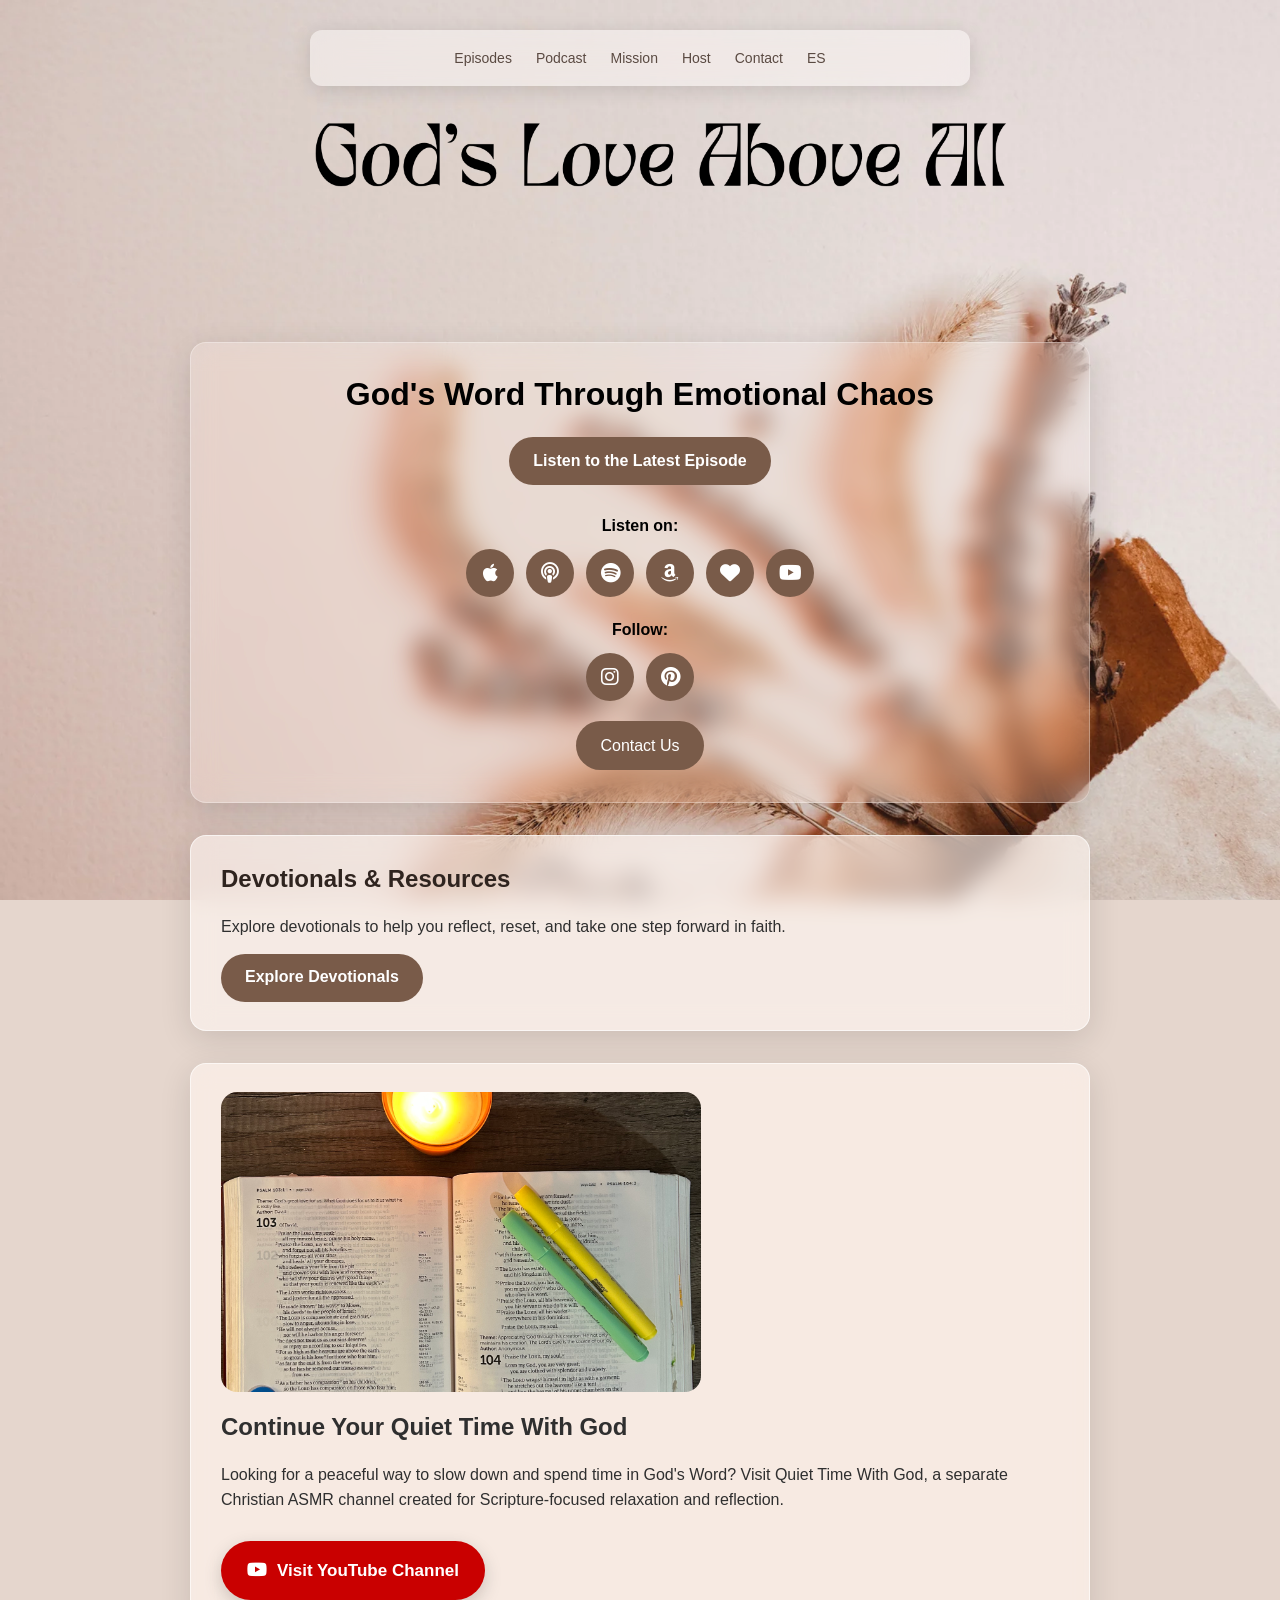
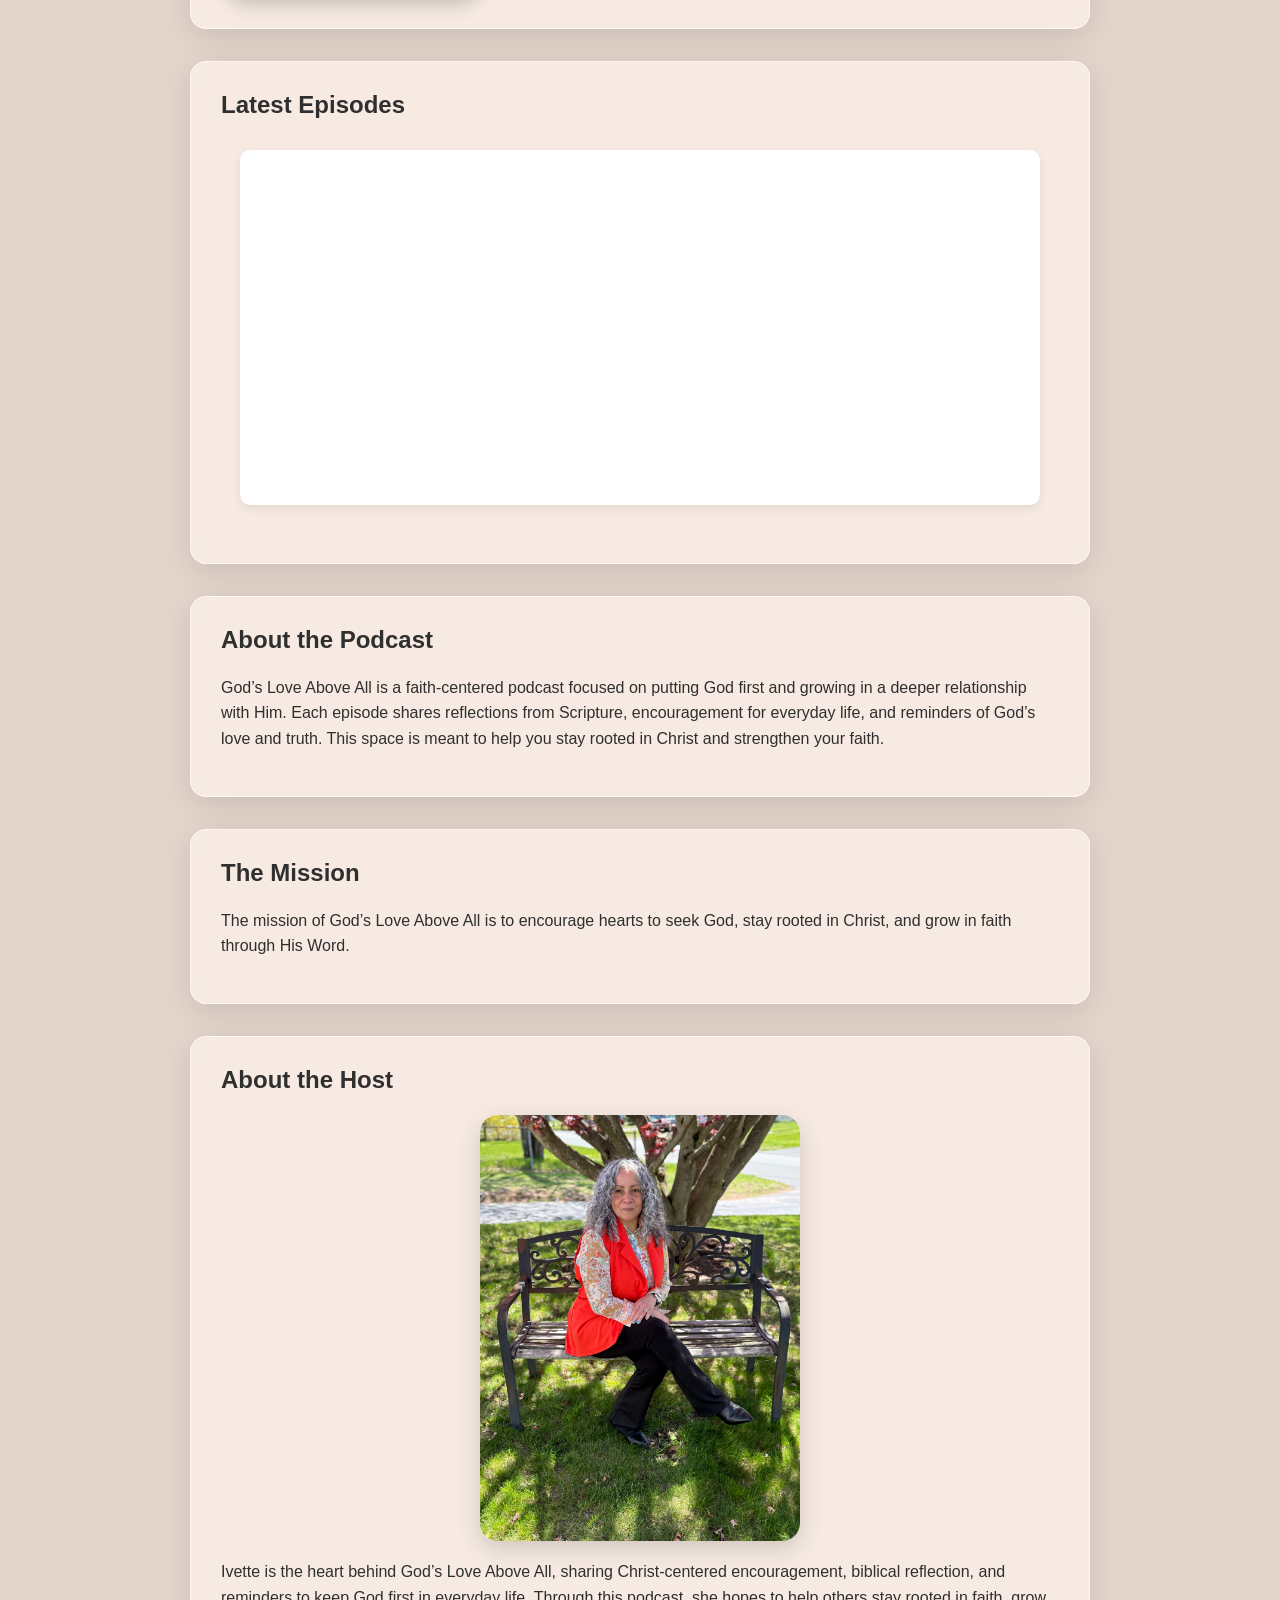
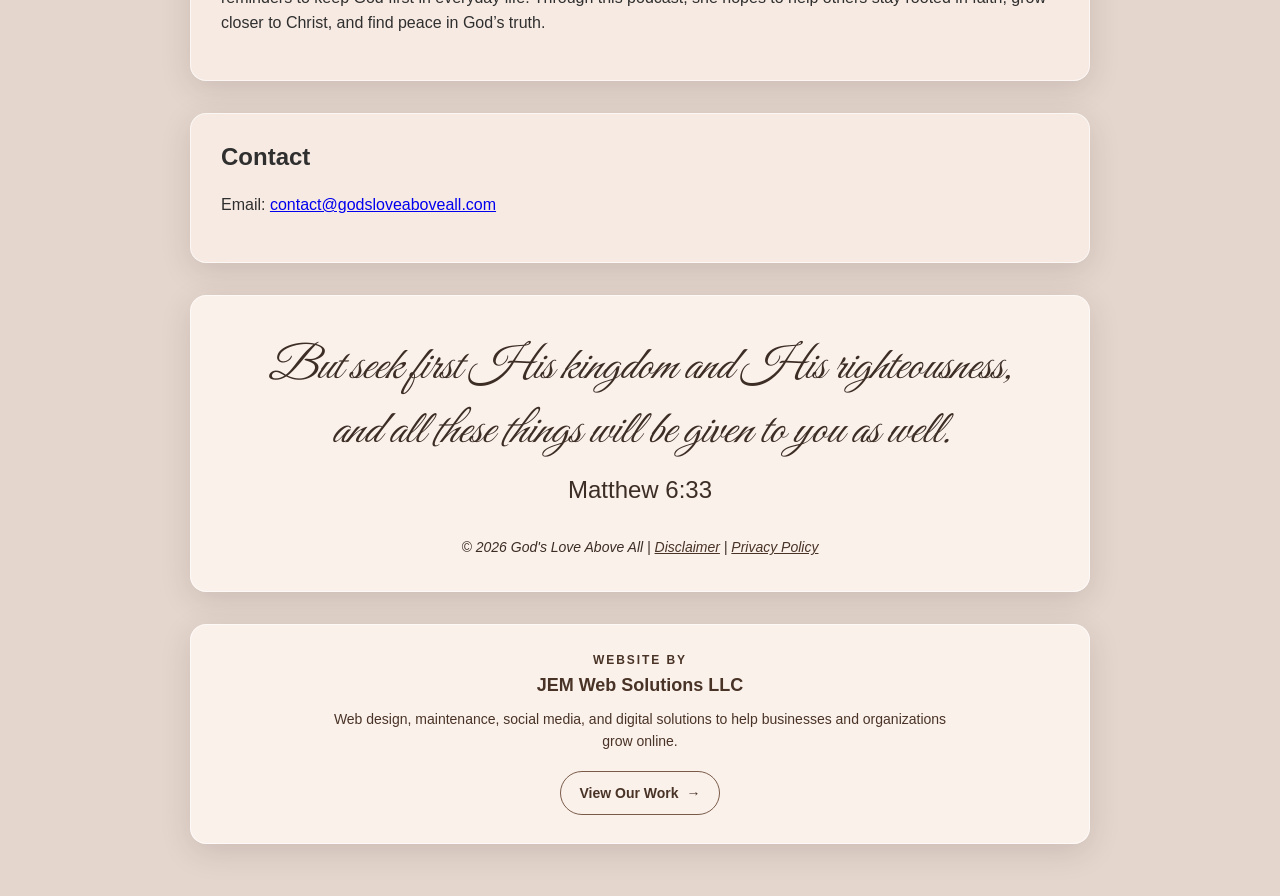
==== commit f9cd808d: "adding jem web solutions" ====
--- a/index.html
+++ b/index.html
@@ -113,6 +113,8 @@
                 Visit YouTube Channel
               </a>
   
+            </section>
+
       <section id="episodes-section">
                               <h2>Latest Episodes</h2>
             
@@ -165,14 +167,19 @@
 <p>Email: <a href="mailto:contact@godsloveaboveall.com">contact@godsloveaboveall.com</a></p>
 </section>
 
-<footer>
-</footer>
-<div class="footer-verse">
+<footer class="footer-verse">
   <p class="verse">
       But seek first His kingdom and His righteousness, and all these things will be given to you as well.
   </p>
   <p class="verse-ref">Matthew 6:33</p>
-  <p class="footer-copy" style="margin-top: 180px;">© 2026 God's Love Above All | <a href="disclaimer.html">Disclaimer</a> | <a href="privacy.html">Privacy Policy</a></p>
+  <p class="footer-copy">© 2026 God's Love Above All | <a href="disclaimer.html">Disclaimer</a> | <a href="privacy.html">Privacy Policy</a></p>
+</footer>
+
+<div class="business-credit">
+    <p class="business-credit-label">Website by</p>
+    <a class="business-credit-name" href="https://jemwebsolutions.com" target="_blank" rel="noopener noreferrer">JEM Web Solutions LLC</a>
+    <p class="business-credit-description">Web design, maintenance, social media, and digital solutions to help businesses and organizations grow online.</p>
+    <a class="business-credit-button" href="https://jemwebsolutions.com" target="_blank" rel="noopener noreferrer">View Our Work <span aria-hidden="true">→</span></a>
 </div>
 </body>
 </html>
--- a/style.css
+++ b/style.css
@@ -1269,3 +1269,83 @@
   html { scroll-behavior: auto; }
   *, *::before, *::after { animation: none !important; transition: none !important; }
 }
+
+/* A shared card keeps the closing verse and footer readable on both homepages. */
+footer.footer-verse {
+  max-width: 900px;
+  margin: 0 auto 32px;
+  padding: 40px 30px 32px;
+  background: rgba(255, 247, 242, 0.82);
+  border: 1px solid rgba(255, 255, 255, 0.6);
+  border-radius: 16px;
+  box-shadow: 0 8px 32px rgba(0, 0, 0, 0.12);
+  backdrop-filter: blur(12px);
+  -webkit-backdrop-filter: blur(12px);
+  overflow-wrap: anywhere;
+}
+footer.footer-verse .footer-copy {
+  margin: 32px 0 0 !important;
+}
+.footer-credit {
+  margin: 12px 0 0;
+  color: #493326;
+  font-size: 14px;
+  font-style: normal;
+  line-height: 1.6;
+}
+.footer-credit a { color: inherit; text-underline-offset: 3px; }
+@media (max-width: 768px) {
+  footer.footer-verse { padding: 32px 18px 24px; margin-bottom: 24px; }
+}
+
+/* Business attribution uses the site's warm palette in both languages. */
+.business-credit {
+  max-width: 900px;
+  margin: 0 auto 32px;
+  padding: 28px 30px;
+  text-align: center;
+  border: 1px solid rgba(255, 255, 255, 0.6);
+  border-radius: 16px;
+  background: rgba(255, 247, 242, 0.82);
+  box-shadow: 0 8px 32px rgba(0, 0, 0, 0.12);
+  backdrop-filter: blur(12px);
+  -webkit-backdrop-filter: blur(12px);
+  overflow-wrap: anywhere;
+  color: #493326;
+  font-style: normal;
+}
+.business-credit-label {
+  margin: 0 0 8px;
+  font-size: 12px;
+  font-weight: 700;
+  letter-spacing: 0.16em;
+  text-transform: uppercase;
+}
+.business-credit-name {
+  color: #493326;
+  font-size: 18px;
+  font-weight: 700;
+  text-decoration: none;
+}
+.business-credit-name:hover { text-decoration: underline; }
+.business-credit-description {
+  max-width: 620px;
+  margin: 12px auto 18px;
+  font-size: 14px;
+  line-height: 1.6;
+}
+.business-credit-button {
+  display: inline-flex;
+  align-items: center;
+  justify-content: center;
+  gap: 8px;
+  min-height: 44px;
+  padding: 10px 18px;
+  border: 1px solid #795b49;
+  border-radius: 24px;
+  color: #493326;
+  font-size: 14px;
+  font-weight: 700;
+  text-decoration: none;
+}
+.business-credit-button:hover { background: #795b49; color: #fff; }
